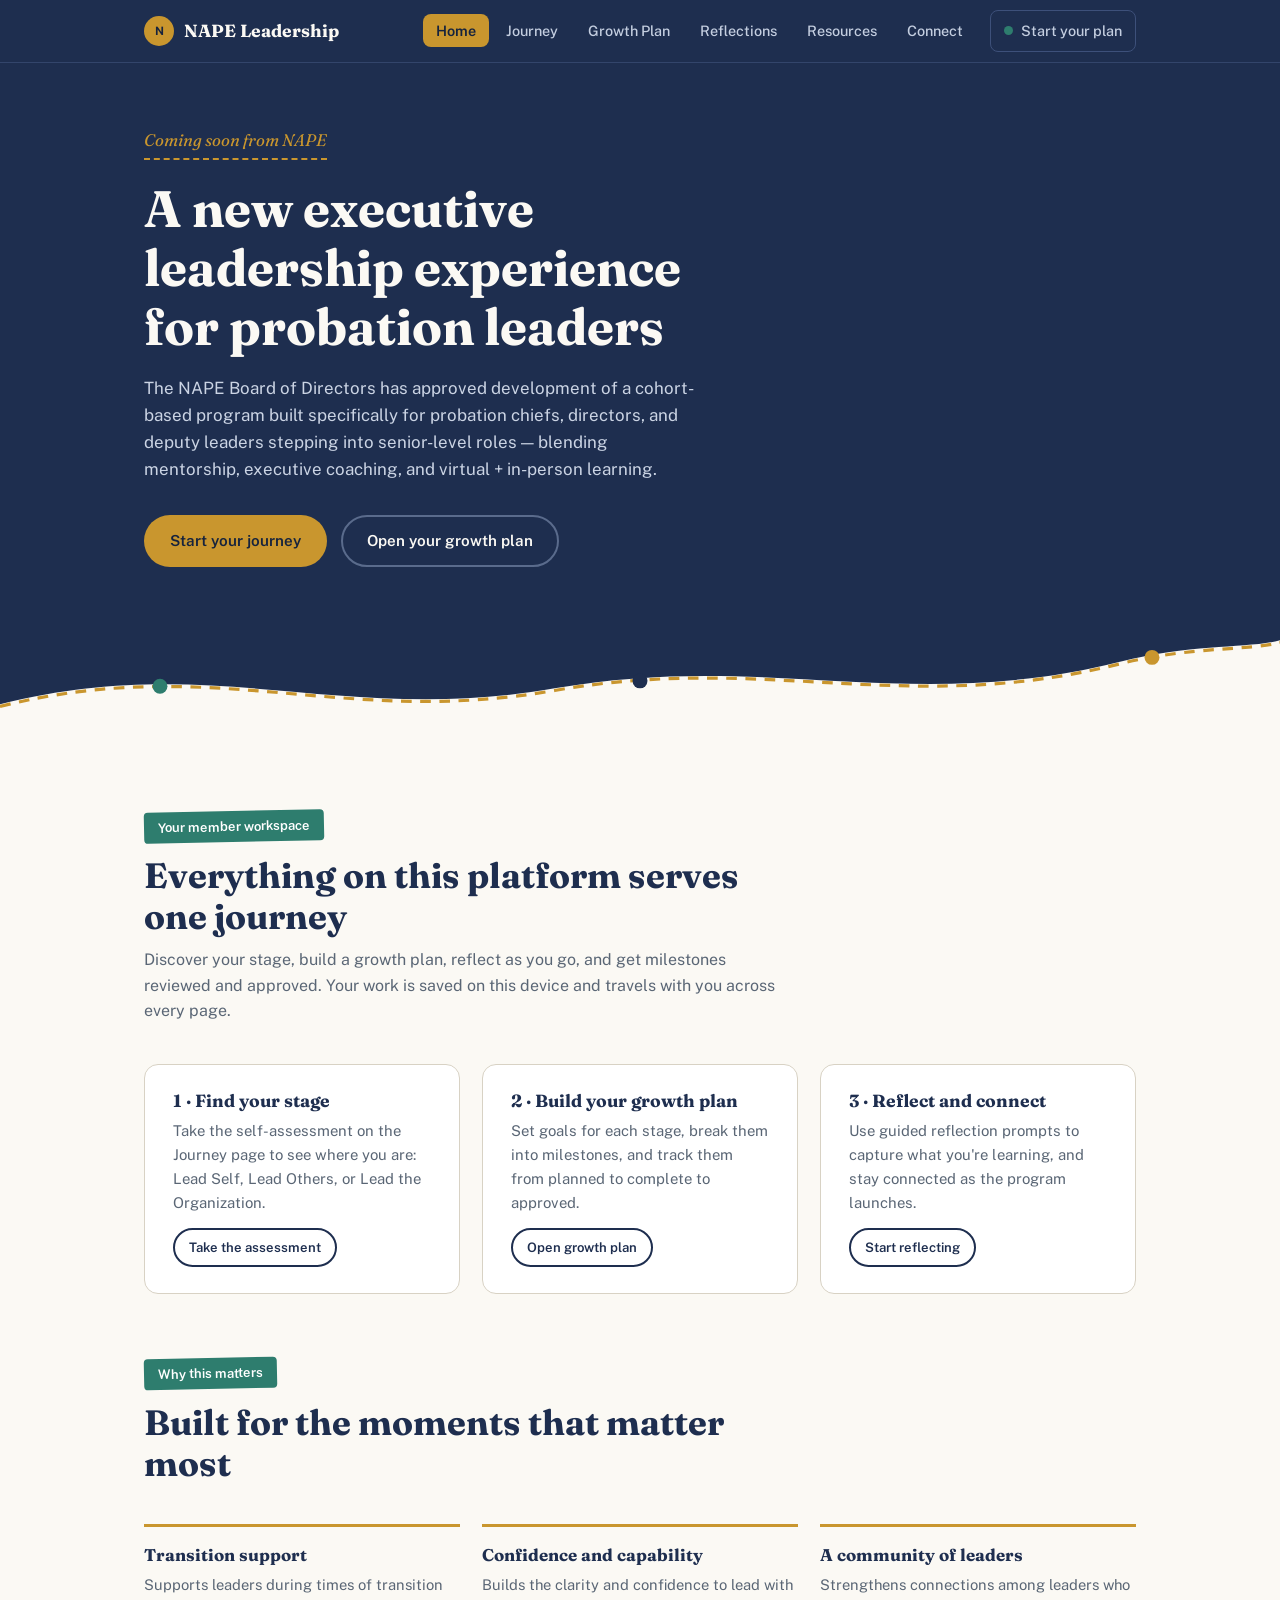
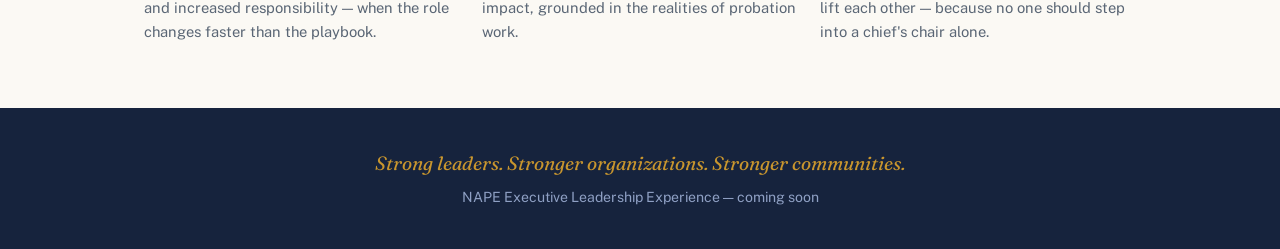
==== index.html @ d8f35b78 "Harden interest form, plan import, and API; add favicon and page meta - connect.html: a 503 from /ap" ====
<!DOCTYPE html>
<html lang="en">
<head>
<meta charset="UTF-8">
<meta name="viewport" content="width=device-width, initial-scale=1.0">
<title>NAPE Executive Leadership Experience</title>
<meta name="description" content="A cohort-based executive leadership experience for probation chiefs, directors, and deputy leaders.">
<meta name="theme-color" content="#1E2E4F">
<meta property="og:site_name" content="NAPE Executive Leadership Experience">
<meta property="og:type" content="website">
<meta property="og:title" content="NAPE Executive Leadership Experience">
<meta property="og:description" content="A cohort-based executive leadership experience for probation chiefs, directors, and deputy leaders.">
<link rel="icon" type="image/svg+xml" href="assets/favicon.svg">
<link rel="preconnect" href="https://fonts.googleapis.com">
<link rel="preconnect" href="https://fonts.gstatic.com" crossorigin>
<link href="https://fonts.googleapis.com/css2?family=Fraunces:opsz,wght@9..144,400;9..144,600;9..144,700&family=Public+Sans:wght@400;500;600;700&display=swap" rel="stylesheet">
<link rel="stylesheet" href="assets/styles.css">
</head>
<body>

<header class="hero">
  <div class="wrap">
    <span class="kicker">Coming soon from NAPE</span>
    <h1>A new executive leadership experience for probation leaders</h1>
    <p class="lede">The NAPE Board of Directors has approved development of a cohort-based program built specifically for probation chiefs, directors, and deputy leaders stepping into senior-level roles — blending mentorship, executive coaching, and virtual + in-person learning.</p>
    <div class="cta-row">
      <a class="btn btn-gold" id="cta-primary" href="journey.html">Start your journey</a>
      <a class="btn btn-ghost" href="growth.html">Open your growth plan</a>
    </div>
    <div id="welcome-strip"></div>
  </div>
  <div class="roadbox" aria-hidden="true">
    <svg viewBox="0 0 1200 150" preserveAspectRatio="none" xmlns="http://www.w3.org/2000/svg">
      <path d="M0,150 L0,110 C200,60 320,130 520,95 C720,60 850,120 1050,70 C1120,53 1170,58 1200,50 L1200,150 Z" fill="#FBF9F4"/>
      <path d="M0,112 C200,62 320,132 520,97 C720,62 850,122 1050,72 C1120,55 1170,60 1200,52" fill="none" stroke="#C9962E" stroke-width="3" stroke-dasharray="10 8"/>
      <circle cx="150" cy="93" r="7" fill="#2E7D6E"/>
      <circle cx="600" cy="88" r="7" fill="#1E2E4F"/>
      <circle cx="1080" cy="66" r="7" fill="#C9962E"/>
    </svg>
  </div>
</header>

<section>
  <div class="wrap">
    <div class="section-head">
      <span class="banner-tag">Your member workspace</span>
      <h2>Everything on this platform serves one journey</h2>
      <p>Discover your stage, build a growth plan, reflect as you go, and get milestones reviewed and approved. Your work is saved on this device and travels with you across every page.</p>
    </div>
    <div class="grid-3">
      <div class="card">
        <h3 style="font-size:1.1rem;margin-bottom:8px">1 · Find your stage</h3>
        <p style="font-size:.93rem;color:var(--ink-soft)">Take the self-assessment on the Journey page to see where you are: Lead Self, Lead Others, or Lead the Organization.</p>
        <p style="margin-top:14px"><a class="btn btn-outline btn-small" href="journey.html">Take the assessment</a></p>
      </div>
      <div class="card">
        <h3 style="font-size:1.1rem;margin-bottom:8px">2 · Build your growth plan</h3>
        <p style="font-size:.93rem;color:var(--ink-soft)">Set goals for each stage, break them into milestones, and track them from planned to complete to approved.</p>
        <p style="margin-top:14px"><a class="btn btn-outline btn-small" href="growth.html">Open growth plan</a></p>
      </div>
      <div class="card">
        <h3 style="font-size:1.1rem;margin-bottom:8px">3 · Reflect and connect</h3>
        <p style="font-size:.93rem;color:var(--ink-soft)">Use guided reflection prompts to capture what you're learning, and stay connected as the program launches.</p>
        <p style="margin-top:14px"><a class="btn btn-outline btn-small" href="reflections.html">Start reflecting</a></p>
      </div>
    </div>
  </div>
</section>

<section style="padding-top:0">
  <div class="wrap">
    <div class="section-head">
      <span class="banner-tag">Why this matters</span>
      <h2>Built for the moments that matter most</h2>
    </div>
    <div class="grid-3">
      <div class="why">
        <h3>Transition support</h3>
        <p>Supports leaders during times of transition and increased responsibility — when the role changes faster than the playbook.</p>
      </div>
      <div class="why">
        <h3>Confidence and capability</h3>
        <p>Builds the clarity and confidence to lead with impact, grounded in the realities of probation work.</p>
      </div>
      <div class="why">
        <h3>A community of leaders</h3>
        <p>Strengthens connections among leaders who lift each other — because no one should step into a chief's chair alone.</p>
      </div>
    </div>
  </div>
</section>

<script src="assets/app.js"></script>
<script>
(function(){
  const stage = NAPE.get(NAPE.KEYS.STAGE, null);
  const profile = NAPE.get(NAPE.KEYS.PROFILE, null);
  if (!stage && !profile) return;

  const p = napeProgress();
  const refl = NAPE.get(NAPE.KEYS.REFLECTIONS, []);
  const goals = NAPE.get(NAPE.KEYS.GOALS, []);
  const firstName = profile && profile.name ? profile.name.split(" ")[0] : null;
  const stageName = stage && NAPE_STAGES[stage] ? NAPE_STAGES[stage].name : null;

  const cta = document.getElementById("cta-primary");
  if (goals.length) { cta.textContent = "Continue your growth plan"; cta.href = "growth.html"; }
  else if (stage) { cta.textContent = "Continue your journey"; }

  const nextHref = goals.length ? "growth.html" : (stage ? "growth.html" : "journey.html");
  const strip = document.getElementById("welcome-strip");
  strip.innerHTML = `
    <div class="welcome-strip">
      <div>
        <p class="w-hi">Welcome back${firstName ? ", " + napeEscape(firstName) : ""}.</p>
        <div class="w-chips">
          ${stageName ? `<span class="w-chip">Stage: ${stageName}</span>` : ""}
          <span class="w-chip">${goals.length} goal${goals.length === 1 ? "" : "s"}</span>
          <span class="w-chip">${p.pct}% approved</span>
          <span class="w-chip">${refl.length} reflection${refl.length === 1 ? "" : "s"}</span>
        </div>
      </div>
      <a class="btn btn-gold btn-small" href="${nextHref}">Pick up where you left off</a>
    </div>`;
})();
</script>
</body>
</html>
---- assets/styles.css ----
:root{
  --navy:#1E2E4F; --navy-deep:#16233D; --teal:#2E7D6E; --teal-soft:#E4F0ED;
  --gold:#C9962E; --gold-soft:#F7EDD8; --paper:#FBF9F4; --ink:#26313F;
  --ink-soft:#5A6675; --line:#D8D2C4; --white:#FFF; --radius:14px;
}
*{margin:0;padding:0;box-sizing:border-box}
html{scroll-behavior:smooth}
@media (prefers-reduced-motion:reduce){html{scroll-behavior:auto}*,*::before,*::after{animation-duration:.01ms!important;transition-duration:.01ms!important}}
body{font-family:'Public Sans',system-ui,sans-serif;background:var(--paper);color:var(--ink);line-height:1.6;font-size:16px}
h1,h2,h3{font-family:'Fraunces',Georgia,serif;line-height:1.15;color:var(--navy)}
.wrap{max-width:1040px;margin:0 auto;padding:0 24px}
section{padding:64px 0}
.section-head{max-width:640px;margin-bottom:40px}
.section-head h2{font-size:clamp(1.6rem,3.5vw,2.2rem);margin-bottom:10px}
.section-head p{color:var(--ink-soft)}
.banner-tag{display:inline-block;background:var(--teal);color:#fff;font-weight:600;font-size:.82rem;padding:5px 14px;border-radius:4px;transform:rotate(-1.2deg);margin-bottom:14px}

/* Buttons */
.btn{display:inline-block;font-weight:600;font-size:.95rem;padding:12px 24px;border-radius:999px;border:2px solid transparent;cursor:pointer;text-decoration:none;transition:transform .15s,background .15s;font-family:'Public Sans',sans-serif}
.btn:active{transform:scale(.97)}
.btn:focus-visible{outline:3px solid var(--gold);outline-offset:3px}
.btn-gold{background:var(--gold);color:var(--navy-deep)}
.btn-gold:hover{background:#D9A63C}
.btn-navy{background:var(--navy);color:var(--paper)}
.btn-navy:hover{background:#2A3D66}
.btn-ghost{background:transparent;color:var(--paper);border-color:#5A6B8C}
.btn-ghost:hover{border-color:var(--paper)}
.btn-outline{background:transparent;color:var(--navy);border-color:var(--navy)}
.btn-outline:hover{background:var(--navy);color:var(--paper)}
.btn-small{padding:7px 14px;font-size:.82rem}

/* ---------- Site nav ---------- */
.site-nav{position:sticky;top:0;z-index:50;background:var(--navy);border-bottom:1px solid #33456B}
.nav-inner{max-width:1040px;margin:0 auto;padding:0 24px;display:flex;align-items:center;justify-content:space-between;height:62px}
.nav-brand{font-family:'Fraunces',serif;font-weight:700;color:var(--paper);text-decoration:none;font-size:1.1rem;display:flex;align-items:center;gap:10px}
.nav-brand .mark{width:30px;height:30px;border-radius:50%;background:var(--gold);color:var(--navy-deep);display:flex;align-items:center;justify-content:center;font-size:.72rem;font-family:'Public Sans',sans-serif;font-weight:700}
.nav-links{display:flex;align-items:center;gap:4px;list-style:none}
.nav-links a{color:#C4CEE0;text-decoration:none;font-size:.9rem;font-weight:500;padding:8px 13px;border-radius:8px;transition:background .15s,color .15s}
.nav-links a:hover{color:var(--paper);background:#243A63}
.nav-links a.active{color:var(--navy-deep);background:var(--gold);font-weight:600}
.nav-links a:focus-visible{outline:3px solid var(--gold);outline-offset:2px}
.nav-progress{display:flex;align-items:center;gap:8px;margin-left:10px;padding:5px 12px;border:1.5px solid #3D507A;border-radius:999px;color:#C4CEE0;font-size:.78rem;font-weight:600;white-space:nowrap}
.nav-progress .dot{width:9px;height:9px;border-radius:50%;background:var(--teal)}
.nav-toggle{display:none;background:none;border:none;cursor:pointer;padding:10px}
.nav-toggle span{display:block;width:24px;height:2.5px;background:var(--paper);margin:5px 0;border-radius:2px;transition:transform .2s,opacity .2s}
.nav-toggle[aria-expanded="true"] span:nth-child(1){transform:translateY(7.5px) rotate(45deg)}
.nav-toggle[aria-expanded="true"] span:nth-child(2){opacity:0}
.nav-toggle[aria-expanded="true"] span:nth-child(3){transform:translateY(-7.5px) rotate(-45deg)}
@media (max-width:860px){
  .nav-toggle{display:block}
  .nav-links{display:none;position:absolute;top:62px;left:0;right:0;background:var(--navy-deep);flex-direction:column;align-items:stretch;padding:12px 20px 20px;gap:6px;border-bottom:1px solid #33456B;box-shadow:0 12px 24px rgba(0,0,0,.25)}
  .nav-links.open{display:flex}
  .nav-links a{padding:13px 14px;font-size:1rem}
  .nav-progress{margin:10px 0 0;justify-content:center}
}

/* ---------- Hero ---------- */
.hero{background:var(--navy);color:var(--paper);padding:64px 0 0;overflow:hidden}
.hero .kicker{display:inline-block;font-family:'Fraunces',serif;font-style:italic;font-size:1.05rem;color:var(--gold);border-bottom:2px dashed var(--gold);padding-bottom:4px;margin-bottom:20px}
.hero h1{color:var(--paper);font-size:clamp(2rem,5vw,3.2rem);font-weight:700;max-width:16ch;margin-bottom:18px}
.hero p.lede{max-width:56ch;font-size:1.06rem;color:#CBD4E4;margin-bottom:32px}
.hero .cta-row{display:flex;gap:14px;flex-wrap:wrap;margin-bottom:20px}
.roadbox{line-height:0}
.roadbox svg{width:100%;height:auto;display:block}

/* ---------- Cards / grids ---------- */
.card{background:var(--white);border:1px solid var(--line);border-radius:var(--radius);padding:26px 28px}
.grid-2{display:grid;grid-template-columns:1fr 1fr;gap:22px}
.grid-3{display:grid;grid-template-columns:1fr 1fr 1fr;gap:22px}
@media (max-width:760px){.grid-2,.grid-3{grid-template-columns:1fr}}

/* ---------- Framework stages ---------- */
.stages{display:grid;grid-template-columns:repeat(3,1fr);position:relative;margin-bottom:32px}
.stage-connector{position:absolute;top:49px;left:16.6%;right:16.6%;height:3px;background-image:linear-gradient(to right,var(--line) 55%,transparent 45%);background-size:14px 3px;z-index:0}
.stage-btn{background:none;border:none;cursor:pointer;padding:18px 12px 20px;text-align:center;position:relative;font-family:inherit;z-index:1}
.stage-btn:focus-visible{outline:3px solid var(--gold);outline-offset:2px;border-radius:10px}
.stage-dot{width:64px;height:64px;border-radius:50%;margin:0 auto 12px;display:flex;align-items:center;justify-content:center;border:3px dashed var(--line);background:var(--paper);transition:all .2s;font-size:1.6rem}
.stage-name{font-family:'Fraunces',serif;font-weight:600;font-size:1.1rem;color:var(--ink-soft);transition:color .2s;display:block}
.stage-sub{font-size:.84rem;color:var(--ink-soft);margin-top:4px;max-width:22ch;margin-left:auto;margin-right:auto;display:block}
.stage-btn[aria-selected="true"] .stage-dot{border-style:solid;transform:scale(1.08)}
.stage-btn[data-stage="self"][aria-selected="true"] .stage-dot{border-color:var(--teal);background:var(--teal-soft)}
.stage-btn[data-stage="others"][aria-selected="true"] .stage-dot{border-color:var(--navy);background:#E7EBF3}
.stage-btn[data-stage="org"][aria-selected="true"] .stage-dot{border-color:var(--gold);background:var(--gold-soft)}
.stage-btn[aria-selected="true"] .stage-name{color:var(--navy)}
.stage-panel{background:var(--white);border:1px solid var(--line);border-radius:var(--radius);padding:32px}
.stage-panel h3{font-size:1.45rem;margin-bottom:6px}
.panel-tag{font-family:'Fraunces',serif;font-style:italic;color:var(--teal);margin-bottom:20px;display:block}
.mst-grid{display:grid;grid-template-columns:repeat(3,1fr);gap:20px;margin-bottom:24px}
.mst{border-left:3px solid var(--teal);padding-left:16px}
.mst h4{font-family:'Public Sans',sans-serif;font-size:.86rem;font-weight:700;color:var(--navy);margin-bottom:8px}
.mst ul{list-style:none}
.mst li{font-size:.92rem;color:var(--ink-soft);padding:3px 0}
.reflect{background:var(--gold-soft);border-radius:10px;padding:16px 20px;font-family:'Fraunces',serif;font-style:italic;font-size:1rem;color:var(--navy)}
.reflect strong{font-style:normal;font-family:'Public Sans',sans-serif;font-size:.78rem;font-weight:700;display:block;margin-bottom:4px;color:var(--gold)}
@media (max-width:760px){
  .mst-grid{grid-template-columns:1fr}
  .stages{grid-template-columns:1fr;gap:4px}
  .stage-connector{display:none}
  .stage-btn{display:flex;align-items:center;gap:16px;text-align:left;padding:12px 8px}
  .stage-dot{margin:0;flex-shrink:0;width:54px;height:54px}
  .stage-sub{margin-left:0}
}

/* ---------- Quiz ---------- */
.dark-sec{background:var(--navy);color:var(--paper)}
.dark-sec .section-head h2,.dark-sec h3{color:var(--paper)}
.dark-sec .section-head p{color:#CBD4E4}
.quiz-card{background:var(--navy-deep);border:1px solid #33456B;border-radius:var(--radius);padding:32px;max-width:680px}
.q-progress{display:flex;gap:6px;margin-bottom:24px}
.q-progress span{height:5px;flex:1;border-radius:3px;background:#33456B;transition:background .2s}
.q-progress span.done{background:var(--gold)}
.q-text{font-family:'Fraunces',serif;font-size:1.25rem;margin-bottom:20px;color:var(--paper)}
.q-opts{display:grid;gap:12px}
.q-opt{text-align:left;background:transparent;border:1.5px solid #3D507A;border-radius:10px;color:#DCE3F0;padding:14px 18px;font-size:.96rem;cursor:pointer;font-family:inherit;transition:border-color .15s,background .15s}
.q-opt:hover{border-color:var(--gold);background:#1B2C4E}
.q-opt:focus-visible{outline:3px solid var(--gold);outline-offset:2px}
.result-stage{font-family:'Fraunces',serif;font-size:1.9rem;color:var(--gold);margin:6px 0 12px}
.result-body{color:#CBD4E4;margin-bottom:18px;max-width:52ch}
.result-list{list-style:none;margin-bottom:24px}
.result-list li{padding:8px 0;border-bottom:1px dashed #33456B;color:#DCE3F0;font-size:.94rem}
.result-list li::before{content:"✓";color:var(--teal);margin-right:10px;font-weight:700}
.restart{background:none;border:none;color:#8FA0C4;text-decoration:underline;cursor:pointer;font-size:.88rem;margin-top:10px;font-family:inherit}
.restart:hover{color:var(--paper)}

/* ---------- Growth tracker ---------- */
.progress-band{display:grid;grid-template-columns:repeat(4,1fr);gap:18px;margin-bottom:44px}
@media (max-width:860px){.progress-band{grid-template-columns:repeat(2,1fr)}}
.ring-card{background:var(--white);border:1px solid var(--line);border-radius:var(--radius);padding:20px;text-align:center}
.ring{width:96px;height:96px;margin:0 auto 10px;position:relative}
.ring svg{transform:rotate(-90deg)}
.ring .pct{position:absolute;inset:0;display:flex;align-items:center;justify-content:center;font-weight:700;font-size:1.05rem;color:var(--navy)}
.ring-card .lbl{font-size:.85rem;font-weight:600;color:var(--ink-soft)}
.goal{background:var(--white);border:1px solid var(--line);border-radius:var(--radius);padding:22px 24px;margin-bottom:18px}
.goal-head{display:flex;align-items:flex-start;justify-content:space-between;gap:14px;flex-wrap:wrap}
.goal-head h3{font-size:1.15rem}
.stage-chip{font-size:.72rem;font-weight:700;padding:3px 10px;border-radius:999px;display:inline-block;margin-bottom:6px}
.chip-self{background:var(--teal-soft);color:var(--teal)}
.chip-others{background:#E7EBF3;color:var(--navy)}
.chip-org{background:var(--gold-soft);color:#9A701C}
.ms-list{list-style:none;margin-top:14px}
.ms{display:flex;align-items:center;gap:12px;padding:10px 0;border-top:1px dashed var(--line);flex-wrap:wrap}
.ms .ms-text{flex:1;min-width:180px;font-size:.94rem}
.ms.done .ms-text{color:var(--ink-soft)}
.ms-status{font-size:.72rem;font-weight:700;padding:3px 10px;border-radius:999px}
.st-planned{background:#EFEDE6;color:var(--ink-soft)}
.st-complete{background:var(--gold-soft);color:#9A701C}
.st-approved{background:var(--teal-soft);color:var(--teal)}
.ms-actions{display:flex;gap:8px}
.link-btn{background:none;border:none;color:var(--teal);font-weight:600;font-size:.82rem;cursor:pointer;font-family:inherit;padding:4px 6px;border-radius:6px}
.link-btn:hover{background:var(--teal-soft)}
.link-btn.danger{color:#A34B3D}
.link-btn.danger:hover{background:#F6E4E0}
.add-row{display:flex;gap:10px;margin-top:14px;flex-wrap:wrap}
.add-row input,.add-row select,.form-field input,.form-field select,.form-field textarea{padding:11px 14px;border:1.5px solid var(--line);border-radius:8px;font-size:.94rem;font-family:inherit;background:var(--paper);color:var(--ink)}
.add-row input{flex:1;min-width:200px}
.add-row input:focus,.add-row select:focus,.form-field input:focus,.form-field select:focus,.form-field textarea:focus{outline:2px solid var(--teal);border-color:var(--teal)}
.empty-note{background:var(--white);border:1.5px dashed var(--line);border-radius:var(--radius);padding:34px;text-align:center;color:var(--ink-soft)}
.toolbar{display:flex;gap:12px;flex-wrap:wrap;margin-bottom:28px}
.approve-note{font-size:.8rem;color:var(--ink-soft);margin-top:4px;width:100%}

/* ---------- Reflections ---------- */
.prompt-card{background:var(--gold-soft);border-radius:var(--radius);padding:26px 28px;margin-bottom:26px}
.prompt-card .p-label{font-size:.78rem;font-weight:700;color:var(--gold);margin-bottom:6px}
.prompt-card .p-text{font-family:'Fraunces',serif;font-style:italic;font-size:1.15rem;color:var(--navy)}
.form-field{margin-bottom:16px}
.form-field label{display:block;font-weight:600;font-size:.88rem;margin-bottom:6px;color:var(--navy)}
.form-field textarea{width:100%;min-height:130px;resize:vertical}
.form-field input,.form-field select{width:100%}
.entry{background:var(--white);border:1px solid var(--line);border-radius:var(--radius);padding:20px 24px;margin-bottom:14px}
.entry .e-meta{font-size:.78rem;color:var(--ink-soft);font-weight:600;margin-bottom:8px;display:flex;justify-content:space-between;gap:10px;flex-wrap:wrap}
.entry p{font-size:.95rem;white-space:pre-wrap}

/* ---------- Features / resources ---------- */
.feat{background:var(--white);border:1px solid var(--line);border-radius:var(--radius);padding:26px 28px;transition:border-color .2s,box-shadow .2s}
.feat.highlight{border-color:var(--teal);box-shadow:0 0 0 3px var(--teal-soft)}
.feat .icon{font-size:1.7rem;margin-bottom:10px;display:block}
.feat h3{font-size:1.12rem;margin-bottom:6px}
.feat p{font-size:.93rem;color:var(--ink-soft)}
.feat .match-chip{display:none;margin-top:12px;font-size:.78rem;font-weight:700;color:var(--teal)}
.feat.highlight .match-chip{display:inline-block}
.res-item{border-top:1px dashed var(--line);padding:14px 0}
.res-item h4{font-family:'Public Sans',sans-serif;font-size:.98rem;color:var(--navy);margin-bottom:3px}
.res-item p{font-size:.88rem;color:var(--ink-soft)}

.why{border-top:3px solid var(--gold);padding-top:18px}
.why h3{font-size:1.06rem;margin-bottom:8px}
.why p{font-size:.92rem;color:var(--ink-soft)}

/* ---------- Connect ---------- */
.connect-card{background:var(--white);border-radius:var(--radius);border:1px solid var(--line);padding:36px;max-width:600px}
.connect-note{font-size:.8rem;color:var(--ink-soft);margin-top:14px}
.confirm{display:none;background:var(--teal-soft);border:1.5px solid var(--teal);border-radius:10px;padding:18px 22px;color:var(--navy);font-weight:500}
.confirm.show{display:block}

footer{background:var(--navy-deep);color:#8FA0C4;padding:40px 0;text-align:center;font-size:.88rem}
footer .tagline{font-family:'Fraunces',serif;font-style:italic;font-size:1.2rem;color:var(--gold);margin-bottom:8px}
@media (max-width:760px){.quiz-card,.stage-panel,.connect-card{padding:22px}section{padding:48px 0}}

/* ---------- v2 additions ---------- */
.toast{position:fixed;bottom:24px;left:50%;transform:translateX(-50%) translateY(80px);background:var(--navy-deep);color:var(--paper);padding:12px 22px;border-radius:999px;font-size:.9rem;font-weight:600;opacity:0;transition:opacity .25s,transform .25s;z-index:100;box-shadow:0 10px 30px rgba(0,0,0,.3);max-width:90vw;text-align:center;pointer-events:none}
.toast.show{opacity:1;transform:translateX(-50%) translateY(0)}
.welcome-strip{background:var(--navy-deep);border:1px solid #33456B;border-radius:var(--radius);padding:18px 22px;margin-top:6px;margin-bottom:26px;display:flex;flex-wrap:wrap;gap:14px;align-items:center;justify-content:space-between}
.welcome-strip .w-hi{font-family:'Fraunces',serif;font-size:1.05rem;color:var(--paper);margin-bottom:8px}
.w-chips{display:flex;gap:8px;flex-wrap:wrap}
.w-chip{font-size:.75rem;font-weight:700;color:#C4CEE0;border:1px solid #3D507A;border-radius:999px;padding:4px 12px}
.q-count{font-size:.8rem;color:#8FA0C4;font-weight:600;margin-bottom:8px}
.tally{margin:6px 0 20px;display:grid;gap:8px}
.tally-row{display:grid;grid-template-columns:170px 1fr 24px;gap:10px;align-items:center;font-size:.85rem;color:#C4CEE0}
.tally-row .bar{height:8px;background:#33456B;border-radius:5px;overflow:hidden}
.tally-row .bar i{display:block;height:100%;background:var(--gold);border-radius:5px}
.tally-row em{font-style:normal;font-weight:700;color:var(--paper)}
@media (max-width:560px){.tally-row{grid-template-columns:105px 1fr 20px}}
.chips{display:flex;gap:8px;flex-wrap:wrap;margin-bottom:20px}
.chip{border:1.5px solid var(--line);background:var(--white);color:var(--ink-soft);font-weight:600;font-size:.82rem;padding:6px 14px;border-radius:999px;cursor:pointer;font-family:inherit;transition:background .15s,color .15s}
.chip.active{background:var(--navy);border-color:var(--navy);color:var(--paper)}
.chip:focus-visible{outline:3px solid var(--gold);outline-offset:2px}
.approve-inline{display:flex;gap:6px;align-items:center;flex-wrap:wrap}
.approve-inline input{padding:6px 10px;border:1.5px solid var(--line);border-radius:7px;font-size:.82rem;width:130px;font-family:inherit;background:var(--paper)}
.stats-line{font-size:.85rem;color:var(--ink-soft);font-weight:600;margin-bottom:14px}
.filter-row{display:flex;gap:10px;align-items:center;margin-bottom:10px;flex-wrap:wrap}
.filter-row select{padding:8px 12px;border:1.5px solid var(--line);border-radius:8px;font-family:inherit;font-size:.88rem;background:var(--paper);color:var(--ink)}
.wc{font-size:.75rem;color:var(--ink-soft);text-align:right;margin-top:4px}
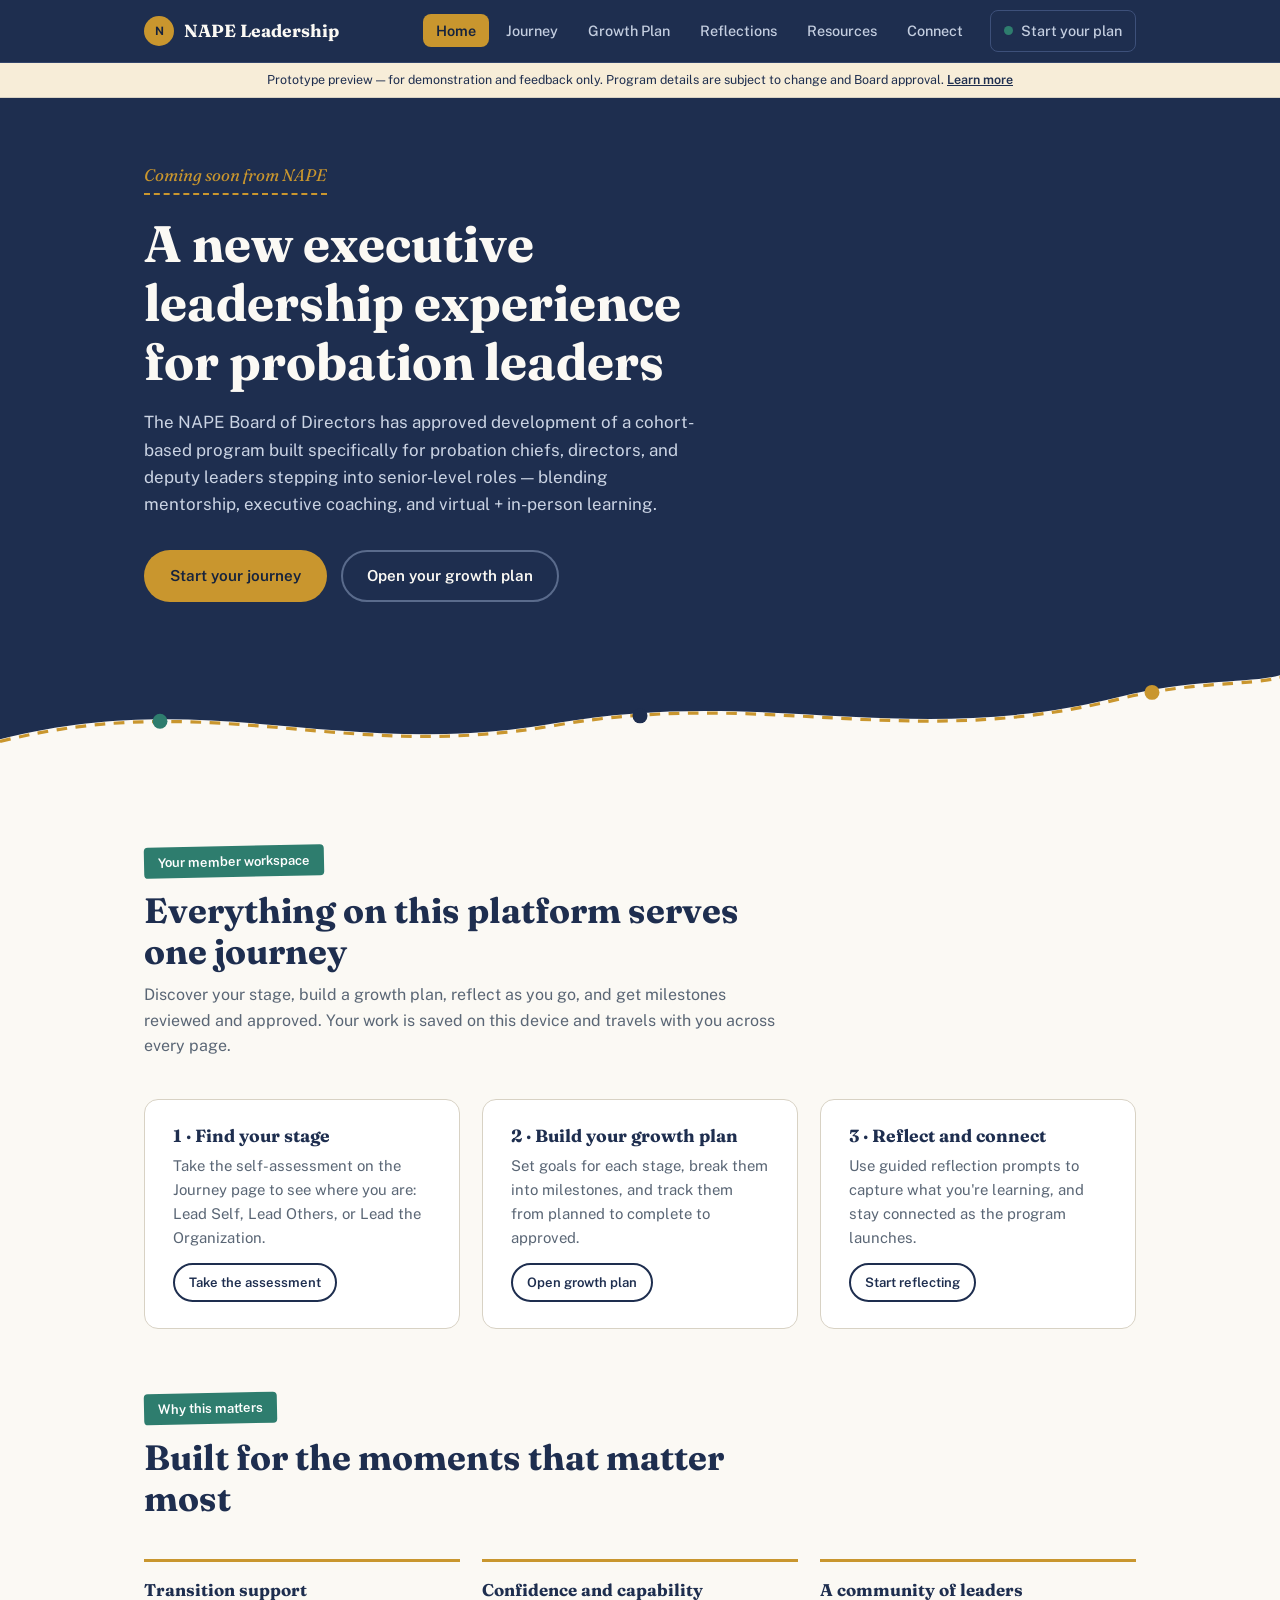
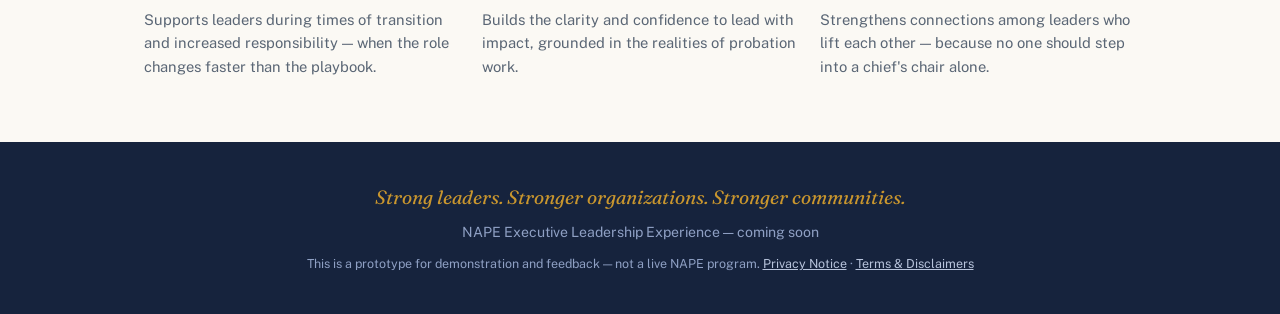
==== commit 2ce5b481: "Add prototype disclosures: banner, privacy notice, terms, consent language - Every page (404 include" ====
--- a/index.html
+++ b/index.html
@@ -18,14 +18,34 @@
 </head>
 <body>
 
+<nav class="site-nav" aria-label="Main">
+  <div class="nav-inner">
+    <a class="nav-brand" href="/"><span class="mark">N</span>NAPE Leadership</a>
+    <button class="nav-toggle" aria-expanded="false" aria-controls="nav-links" aria-label="Open menu">
+      <span></span><span></span><span></span>
+    </button>
+    <ul class="nav-links" id="nav-links">
+      <li><a href="/" class="active" aria-current="page">Home</a></li>
+      <li><a href="/journey">Journey</a></li>
+      <li><a href="/growth">Growth Plan</a></li>
+      <li><a href="/reflections">Reflections</a></li>
+      <li><a href="/resources">Resources</a></li>
+      <li><a href="/connect">Connect</a></li>
+      <li><a class="nav-progress" href="/growth"><span class="dot"></span><span data-progress>Start your plan</span></a></li>
+    </ul>
+  </div>
+</nav>
+
+<div class="proto-banner" role="note">Prototype preview — for demonstration and feedback only. Program details are subject to change and Board approval. <a href="/terms">Learn more</a></div>
+
 <header class="hero">
   <div class="wrap">
     <span class="kicker">Coming soon from NAPE</span>
     <h1>A new executive leadership experience for probation leaders</h1>
     <p class="lede">The NAPE Board of Directors has approved development of a cohort-based program built specifically for probation chiefs, directors, and deputy leaders stepping into senior-level roles — blending mentorship, executive coaching, and virtual + in-person learning.</p>
     <div class="cta-row">
-      <a class="btn btn-gold" id="cta-primary" href="journey.html">Start your journey</a>
-      <a class="btn btn-ghost" href="growth.html">Open your growth plan</a>
+      <a class="btn btn-gold" id="cta-primary" href="/journey">Start your journey</a>
+      <a class="btn btn-ghost" href="/growth">Open your growth plan</a>
     </div>
     <div id="welcome-strip"></div>
   </div>
@@ -51,17 +71,17 @@
       <div class="card">
         <h3 style="font-size:1.1rem;margin-bottom:8px">1 · Find your stage</h3>
         <p style="font-size:.93rem;color:var(--ink-soft)">Take the self-assessment on the Journey page to see where you are: Lead Self, Lead Others, or Lead the Organization.</p>
-        <p style="margin-top:14px"><a class="btn btn-outline btn-small" href="journey.html">Take the assessment</a></p>
+        <p style="margin-top:14px"><a class="btn btn-outline btn-small" href="/journey">Take the assessment</a></p>
       </div>
       <div class="card">
         <h3 style="font-size:1.1rem;margin-bottom:8px">2 · Build your growth plan</h3>
         <p style="font-size:.93rem;color:var(--ink-soft)">Set goals for each stage, break them into milestones, and track them from planned to complete to approved.</p>
-        <p style="margin-top:14px"><a class="btn btn-outline btn-small" href="growth.html">Open growth plan</a></p>
+        <p style="margin-top:14px"><a class="btn btn-outline btn-small" href="/growth">Open growth plan</a></p>
       </div>
       <div class="card">
         <h3 style="font-size:1.1rem;margin-bottom:8px">3 · Reflect and connect</h3>
         <p style="font-size:.93rem;color:var(--ink-soft)">Use guided reflection prompts to capture what you're learning, and stay connected as the program launches.</p>
-        <p style="margin-top:14px"><a class="btn btn-outline btn-small" href="reflections.html">Start reflecting</a></p>
+        <p style="margin-top:14px"><a class="btn btn-outline btn-small" href="/reflections">Start reflecting</a></p>
       </div>
     </div>
   </div>
@@ -90,6 +110,14 @@
   </div>
 </section>
 
+<footer>
+  <div class="wrap">
+    <p class="tagline">Strong leaders. Stronger organizations. Stronger communities.</p>
+    <p>NAPE Executive Leadership Experience — coming soon</p>
+    <p class="foot-legal">This is a prototype for demonstration and feedback — not a live NAPE program. <a href="/privacy">Privacy Notice</a> · <a href="/terms">Terms &amp; Disclaimers</a></p>
+  </div>
+</footer>
+
 <script src="assets/app.js"></script>
 <script>
 (function(){
@@ -104,10 +132,10 @@
   const stageName = stage && NAPE_STAGES[stage] ? NAPE_STAGES[stage].name : null;
 
   const cta = document.getElementById("cta-primary");
-  if (goals.length) { cta.textContent = "Continue your growth plan"; cta.href = "growth.html"; }
+  if (goals.length) { cta.textContent = "Continue your growth plan"; cta.href = "/growth"; }
   else if (stage) { cta.textContent = "Continue your journey"; }
 
-  const nextHref = goals.length ? "growth.html" : (stage ? "growth.html" : "journey.html");
+  const nextHref = goals.length ? "/growth" : (stage ? "/growth" : "/journey");
   const strip = document.getElementById("welcome-strip");
   strip.innerHTML = `
     <div class="welcome-strip">
--- a/assets/styles.css
+++ b/assets/styles.css
@@ -220,3 +220,14 @@
 .filter-row{display:flex;gap:10px;align-items:center;margin-bottom:10px;flex-wrap:wrap}
 .filter-row select{padding:8px 12px;border:1.5px solid var(--line);border-radius:8px;font-family:inherit;font-size:.88rem;background:var(--paper);color:var(--ink)}
 .wc{font-size:.75rem;color:var(--ink-soft);text-align:right;margin-top:4px}
+
+/* ---------- Prototype disclosure ---------- */
+.proto-banner{background:var(--gold-soft);color:var(--navy);font-size:.78rem;text-align:center;padding:7px 16px;border-bottom:1px solid var(--line)}
+.proto-banner a{color:inherit;font-weight:600}
+footer .foot-legal{margin-top:10px;font-size:.78rem}
+footer .foot-legal a{color:#B8C4DC}
+.legal{max-width:720px}
+.legal h3{font-size:1.15rem;margin:28px 0 8px}
+.legal p,.legal li{font-size:.93rem;color:var(--ink);line-height:1.65;margin-bottom:10px}
+.legal ul{padding-left:22px;margin-bottom:10px}
+.legal .updated{font-size:.8rem;color:var(--ink-soft)}
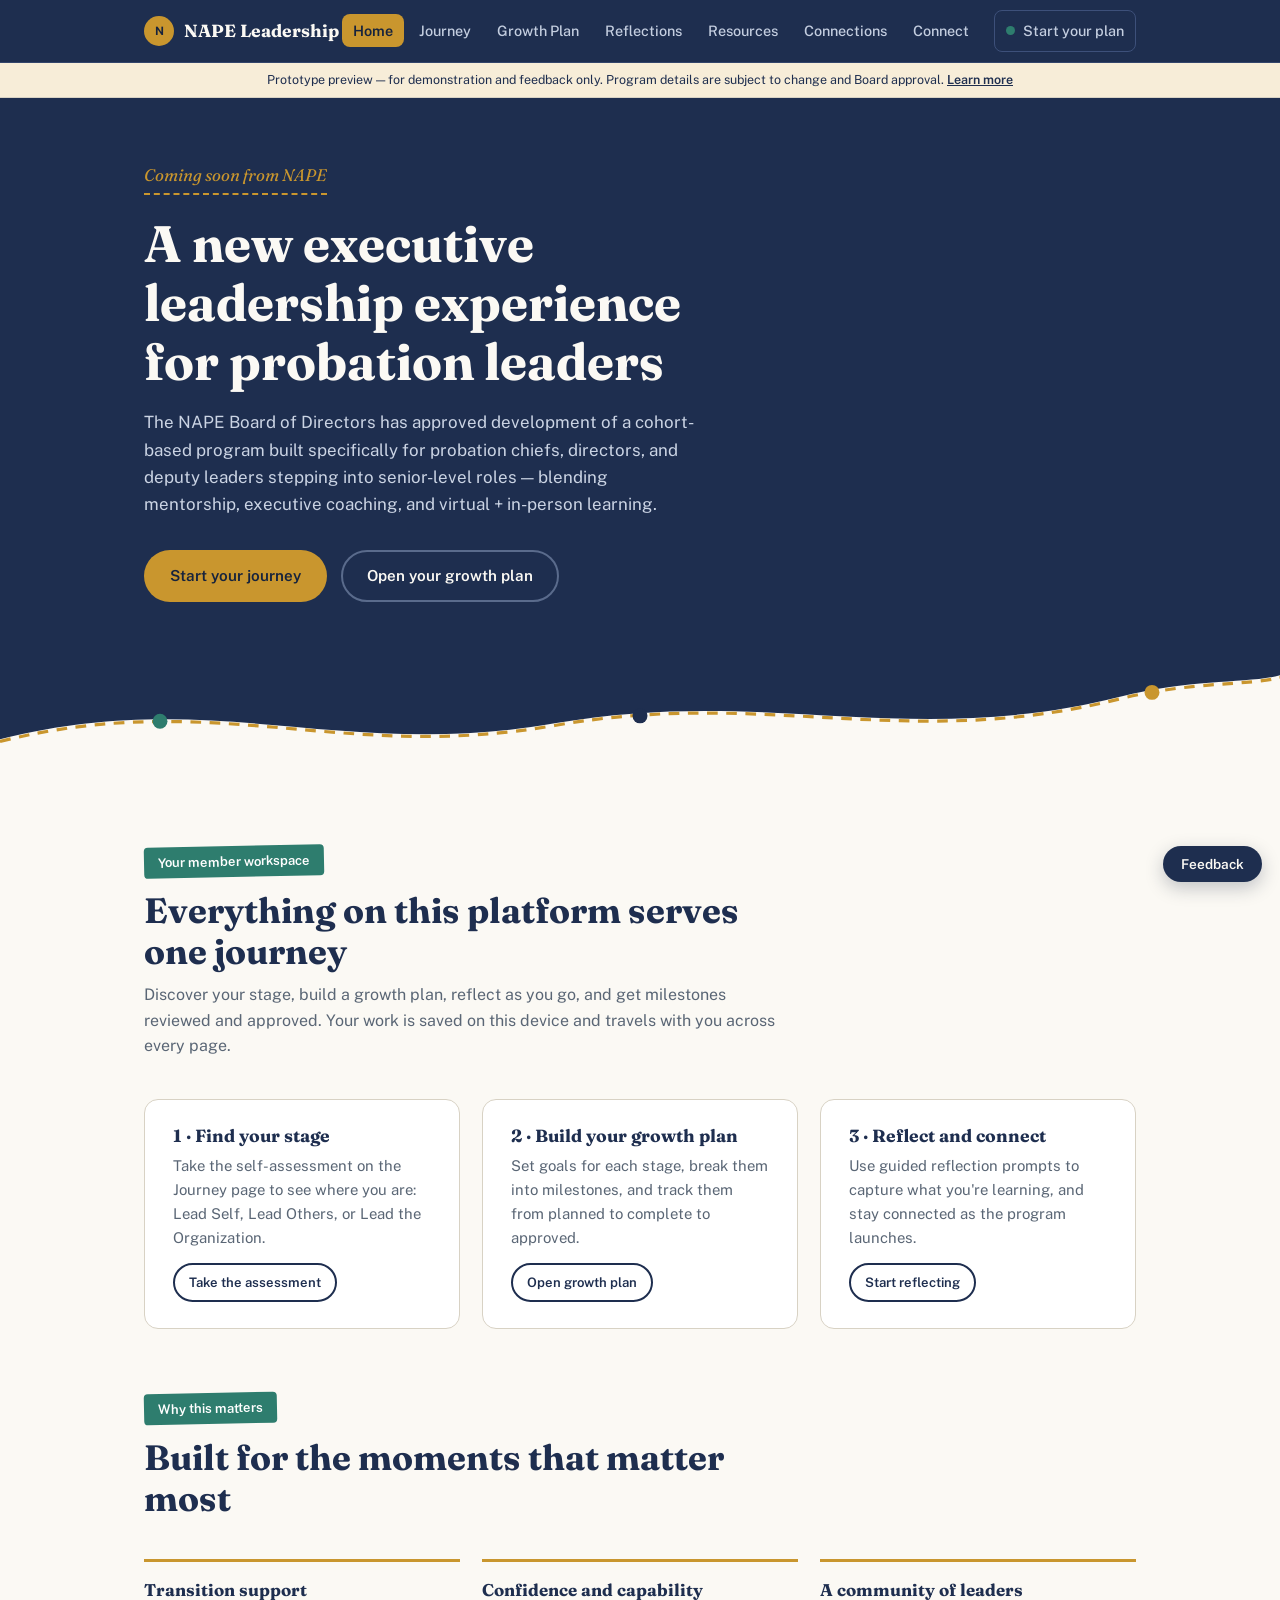
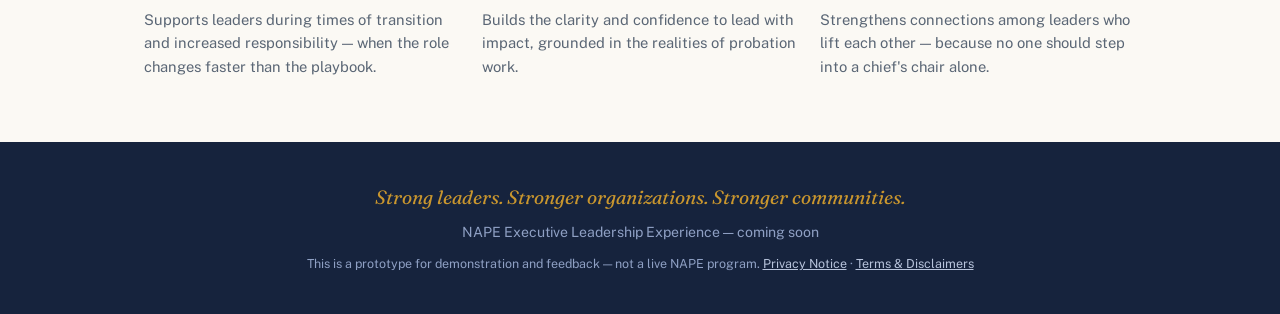
==== commit 251f8b69: "Add Connections page: agency-to-agency outreach campaign builder New interactive page at /connection" ====
--- a/index.html
+++ b/index.html
@@ -30,6 +30,7 @@
       <li><a href="/growth">Growth Plan</a></li>
       <li><a href="/reflections">Reflections</a></li>
       <li><a href="/resources">Resources</a></li>
+      <li><a href="/connections">Connections</a></li>
       <li><a href="/connect">Connect</a></li>
       <li><a class="nav-progress" href="/growth"><span class="dot"></span><span data-progress>Start your plan</span></a></li>
     </ul>
--- a/assets/styles.css
+++ b/assets/styles.css
@@ -35,7 +35,7 @@
 .nav-brand{font-family:'Fraunces',serif;font-weight:700;color:var(--paper);text-decoration:none;font-size:1.1rem;display:flex;align-items:center;gap:10px}
 .nav-brand .mark{width:30px;height:30px;border-radius:50%;background:var(--gold);color:var(--navy-deep);display:flex;align-items:center;justify-content:center;font-size:.72rem;font-family:'Public Sans',sans-serif;font-weight:700}
 .nav-links{display:flex;align-items:center;gap:4px;list-style:none}
-.nav-links a{color:#C4CEE0;text-decoration:none;font-size:.9rem;font-weight:500;padding:8px 13px;border-radius:8px;transition:background .15s,color .15s}
+.nav-links a{color:#C4CEE0;text-decoration:none;font-size:.9rem;font-weight:500;padding:8px 11px;white-space:nowrap;border-radius:8px;transition:background .15s,color .15s}
 .nav-links a:hover{color:var(--paper);background:#243A63}
 .nav-links a.active{color:var(--navy-deep);background:var(--gold);font-weight:600}
 .nav-links a:focus-visible{outline:3px solid var(--gold);outline-offset:2px}
@@ -221,6 +221,66 @@
 .filter-row select{padding:8px 12px;border:1.5px solid var(--line);border-radius:8px;font-family:inherit;font-size:.88rem;background:var(--paper);color:var(--ink)}
 .wc{font-size:.75rem;color:var(--ink-soft);text-align:right;margin-top:4px}
 
+/* ---------- Connections ---------- */
+.cx-form.loading select{opacity:.6}
+.cx-col-label{font-size:.78rem;font-weight:700;letter-spacing:.04em;text-transform:uppercase;color:var(--teal);margin:0 0 12px}
+.cx-form .grid-2+.cx-col-label{margin-top:10px}
+.goal-cards{display:grid;grid-template-columns:repeat(3,1fr);gap:12px}
+.goal-card{border:1.5px solid var(--line);border-radius:10px;padding:16px;background:var(--paper);cursor:pointer;transition:border-color .15s,box-shadow .15s}
+.goal-card:hover{border-color:var(--navy)}
+.goal-card:focus-visible{outline:3px solid var(--gold);outline-offset:2px}
+.goal-card.active{border-color:var(--teal);box-shadow:0 0 0 3px var(--teal-soft);background:var(--white)}
+.goal-card h4{font-family:'Fraunces',serif;font-size:1.05rem;color:var(--navy);margin-bottom:4px}
+.goal-card p{font-size:.86rem;color:var(--ink-soft)}
+.goal-card .goal-meta{display:block;margin-top:10px;font-size:.75rem;font-weight:700;color:var(--teal)}
+.cx-build-row{display:flex;gap:14px;align-items:center;flex-wrap:wrap;margin-top:22px}
+.cx-error{color:#A34B3D;font-weight:600;font-size:.88rem}
+.dir-note{font-size:.78rem;color:var(--ink-soft);margin-top:6px}
+.cx-head{background:var(--navy-deep);color:var(--paper);border-radius:var(--radius);padding:22px 26px;display:flex;justify-content:space-between;gap:16px;flex-wrap:wrap;align-items:center;margin-bottom:22px}
+.cx-pair{font-family:'Fraunces',serif;font-size:1.3rem;line-height:1.3}
+.cx-pair .arrow,.cx-item-title .arrow{color:var(--gold);margin:0 10px}
+.cx-head-actions{display:flex;gap:10px;flex-wrap:wrap}
+.cx-brief-head{display:flex;justify-content:space-between;gap:14px;align-items:flex-start;flex-wrap:wrap;margin-bottom:10px}
+.cx-brief h3{font-size:1.2rem;margin-top:6px}
+.cx-brief h3 .acr{font-family:'Public Sans',sans-serif;font-weight:600;color:var(--ink-soft);font-size:.9rem}
+.cx-brief p{font-size:.93rem;color:var(--ink-soft);margin-top:8px}
+.cx-brief .stage-chip{margin-right:6px}
+.cx-h3{font-size:1.2rem;margin-bottom:12px}
+.support-grid{display:grid;gap:18px}
+.support-col h4{font-family:'Public Sans',sans-serif;font-size:.86rem;font-weight:700;color:var(--navy);margin-bottom:6px}
+.support-col ul{list-style:none}
+.support-col li{font-size:.9rem;color:var(--ink);padding:5px 0 5px 22px;position:relative;border-top:1px dashed var(--line)}
+.support-col li::before{content:"✓";position:absolute;left:2px;color:var(--teal);font-weight:700}
+.step{background:var(--white);border:1px solid var(--line);border-radius:var(--radius);padding:20px 22px;margin-bottom:14px;display:grid;grid-template-columns:120px 1fr;gap:18px}
+.step.done{border-color:var(--teal);background:#F6FAF9}
+.step-when .day{font-family:'Fraunces',serif;font-weight:700;font-size:1.15rem;color:var(--navy)}
+.step-when .date{font-size:.8rem;color:var(--ink-soft);margin:2px 0 8px}
+.ch-chip{display:inline-block;font-size:.72rem;font-weight:700;padding:3px 10px;border-radius:999px;background:#E7EBF3;color:var(--navy)}
+.ch-prep{background:var(--teal-soft);color:var(--teal)}
+.ch-call,.ch-meeting{background:var(--gold-soft);color:#9A701C}
+.ch-checkin{background:#EFEDE6;color:var(--ink-soft)}
+.step-body h4{font-family:'Public Sans',sans-serif;font-size:1.02rem;color:var(--navy);margin-bottom:4px;display:flex;gap:10px;align-items:center;flex-wrap:wrap}
+.step-why{font-size:.86rem;color:var(--ink-soft);margin-bottom:10px}
+.step textarea{width:100%;min-height:170px;resize:vertical;padding:12px 14px;border:1.5px solid var(--line);border-radius:8px;font-size:.9rem;font-family:inherit;line-height:1.5;background:var(--paper);color:var(--ink)}
+.step textarea:focus{outline:2px solid var(--teal);border-color:var(--teal)}
+.step-actions{display:flex;gap:8px;flex-wrap:wrap;align-items:center;margin-top:10px}
+.step-note{flex:1;min-width:200px;padding:7px 12px;border:1.5px solid var(--line);border-radius:8px;font-size:.84rem;font-family:inherit;background:var(--paper);color:var(--ink)}
+.step-note:focus{outline:2px solid var(--teal);border-color:var(--teal)}
+.cx-item{background:var(--white);border:1px solid var(--line);border-radius:var(--radius);padding:16px 20px;margin-bottom:10px;display:flex;justify-content:space-between;gap:14px;align-items:center;flex-wrap:wrap}
+.cx-item.open{border-color:var(--teal)}
+.cx-item-title{font-weight:600;color:var(--navy)}
+.cx-item-meta{font-size:.8rem;color:var(--ink-soft);margin-top:2px}
+.cx-item-actions{display:flex;gap:8px;align-items:center}
+.sr-only{position:absolute;width:1px;height:1px;padding:0;margin:-1px;overflow:hidden;clip:rect(0,0,0,0);white-space:nowrap;border:0}
+@media (max-width:760px){.step{grid-template-columns:1fr}.goal-cards{grid-template-columns:1fr}.step-when{display:flex;gap:10px;align-items:center}.step-when .date{margin:0}}
+@media print{
+  .cx-form,.cx-saved,.step-actions,.cx-head-actions,.dir-note{display:none !important}
+  .cx-head{background:none;color:var(--navy);border:1px solid var(--line);padding:14px}
+  .cx-head .w-chip{color:var(--ink-soft);border-color:var(--line)}
+  .step{break-inside:avoid;grid-template-columns:100px 1fr}
+  .step textarea{border:none;padding:0;background:none;min-height:0;height:auto;overflow:visible;resize:none}
+}
+
 /* ---------- Prototype disclosure ---------- */
 .proto-banner{background:var(--gold-soft);color:var(--navy);font-size:.78rem;text-align:center;padding:7px 16px;border-bottom:1px solid var(--line)}
 .proto-banner a{color:inherit;font-weight:600}
@@ -231,3 +291,72 @@
 .legal p,.legal li{font-size:.93rem;color:var(--ink);line-height:1.65;margin-bottom:10px}
 .legal ul{padding-left:22px;margin-bottom:10px}
 .legal .updated{font-size:.8rem;color:var(--ink-soft)}
+
+/* ---------- Growth report & certificate ---------- */
+.report-doc{background:var(--white);border:1px solid var(--line);border-radius:var(--radius);padding:44px 48px;max-width:840px;margin:0 auto}
+.report-head{display:flex;align-items:center;gap:14px;border-bottom:3px solid var(--gold);padding-bottom:18px;margin-bottom:22px}
+.report-head .mark{width:44px;height:44px;border-radius:50%;background:var(--navy);color:var(--gold);display:flex;align-items:center;justify-content:center;font-weight:700;font-size:1.1rem;flex-shrink:0}
+.report-head h1{font-size:1.5rem;margin:0}
+.report-head p{font-size:.85rem;color:var(--ink-soft);margin:2px 0 0}
+.report-name{font-family:'Fraunces',Georgia,serif;font-size:1.15rem;color:var(--navy);border:none;border-bottom:1.5px dashed var(--line);background:transparent;padding:2px 4px;width:100%;max-width:340px}
+.report-sec{margin-top:26px}
+.report-sec h2{font-size:1.05rem;border-bottom:1px solid var(--line);padding-bottom:6px;margin-bottom:12px}
+.rbar-row{display:flex;align-items:center;gap:12px;margin-bottom:8px;font-size:.88rem}
+.rbar-row span:first-child{width:190px;flex-shrink:0;font-weight:600;color:var(--navy)}
+.rbar{flex:1;height:10px;background:#EFEDE6;border-radius:6px;overflow:hidden}
+.rbar i{display:block;height:100%;background:var(--teal);border-radius:6px}
+.rbar-row em{font-style:normal;font-size:.8rem;color:var(--ink-soft);width:90px;text-align:right}
+.rgoal{border:1px solid var(--line);border-radius:10px;padding:14px 18px;margin-bottom:12px;page-break-inside:avoid}
+.rgoal h3{font-size:.98rem;margin:0 0 8px}
+.rgoal ul{list-style:none;padding:0;margin:0}
+.rgoal li{font-size:.88rem;padding:4px 0;display:flex;gap:8px;align-items:baseline}
+.rgoal .st{font-weight:700;flex-shrink:0}
+.st-a{color:var(--teal)}.st-c{color:#9A701C}.st-p{color:var(--ink-soft)}
+.rgoal .who{color:var(--ink-soft);font-size:.8rem}
+.sig-row{display:flex;gap:40px;margin-top:46px;page-break-inside:avoid}
+.sig{flex:1;border-top:1.5px solid var(--ink);padding-top:6px;font-size:.82rem;color:var(--ink-soft)}
+.report-footnote{margin-top:30px;font-size:.75rem;color:var(--ink-soft);text-align:center}
+.print-tip{font-size:.82rem;color:var(--ink-soft)}
+
+/* Certificate */
+.cert{background:var(--white);border:4px double var(--navy);border-radius:6px;max-width:900px;margin:0 auto;padding:56px 64px;text-align:center;position:relative}
+.cert::before{content:"";position:absolute;inset:10px;border:1.5px solid var(--gold);border-radius:3px;pointer-events:none}
+.cert .mark{width:58px;height:58px;border-radius:50%;background:var(--navy);color:var(--gold);display:flex;align-items:center;justify-content:center;font-weight:700;font-size:1.4rem;margin:0 auto 14px}
+.cert .c-org{letter-spacing:.18em;text-transform:uppercase;font-size:.78rem;font-weight:700;color:var(--ink-soft)}
+.cert h1{font-size:2rem;margin:10px 0 4px}
+.cert .c-line{font-size:.95rem;color:var(--ink-soft);margin:14px 0 4px}
+.cert .c-name{font-family:'Fraunces',Georgia,serif;font-size:2rem;color:var(--navy);border-bottom:1.5px solid var(--gold);display:inline-block;padding:0 26px 4px;min-width:320px}
+.cert .c-stage{font-family:'Fraunces',Georgia,serif;font-size:1.3rem;color:var(--teal);margin:4px 0}
+.cert .c-detail{font-size:.88rem;color:var(--ink-soft)}
+.cert .sig-row{margin-top:52px;gap:60px}
+.cert .sig{text-align:center}
+.cert .c-foot{margin-top:34px;font-size:.7rem;color:var(--ink-soft)}
+
+@media print{
+  .site-nav,.proto-banner,footer,.no-print,.toast{display:none !important}
+  body{background:#fff}
+  section{padding:0 !important}
+  .wrap{max-width:none;padding:0}
+  .report-doc,.cert{border-color:var(--navy);box-shadow:none;max-width:none}
+  .report-doc{border:none;border-radius:0;padding:0}
+  a{text-decoration:none;color:inherit}
+}
+
+/* ---------- Feedback widget ---------- */
+.fb{position:fixed;right:18px;bottom:18px;z-index:60;display:flex;flex-direction:column;align-items:flex-end;gap:10px}
+.fb-btn{background:var(--navy);color:var(--paper);border:none;border-radius:999px;padding:10px 18px;font-family:inherit;font-weight:600;font-size:.85rem;cursor:pointer;box-shadow:0 6px 18px rgba(22,35,61,.25)}
+.fb-btn:hover{background:#2A3D66}
+.fb-btn:focus-visible{outline:3px solid var(--gold);outline-offset:2px}
+.fb-panel{width:min(330px,calc(100vw - 36px));background:var(--white);border:1px solid var(--line);border-radius:var(--radius);padding:18px;box-shadow:0 14px 40px rgba(22,35,61,.18);position:relative}
+.fb-title{font-family:'Fraunces',Georgia,serif;font-weight:600;color:var(--navy);margin-bottom:8px}
+.fb-label{display:block;font-size:.78rem;font-weight:600;color:var(--ink-soft);margin-bottom:4px}
+.fb-panel textarea,.fb-panel input[type="text"],.fb-panel select{width:100%;padding:9px 11px;border:1.5px solid var(--line);border-radius:8px;font-family:inherit;font-size:.86rem;background:var(--paper);color:var(--ink);margin-bottom:8px}
+.fb-panel textarea{resize:vertical}
+.fb-row{display:flex;gap:8px;align-items:center}
+.fb-row select{flex:1}
+.fb-note{font-size:.75rem;color:var(--ink-soft)}
+
+/* ---------- Goal target dates ---------- */
+.target-chip{display:inline-flex;align-items:center;font-size:.75rem;font-weight:600;border-radius:999px;padding:3px 11px;border:1px solid var(--line);color:var(--ink-soft);background:var(--paper)}
+.target-chip.soon{background:var(--gold-soft);color:#9A701C;border-color:#E8D5A5}
+.target-chip.overdue{background:#F7E1DB;color:#A34B3D;border-color:#E8BCB0}
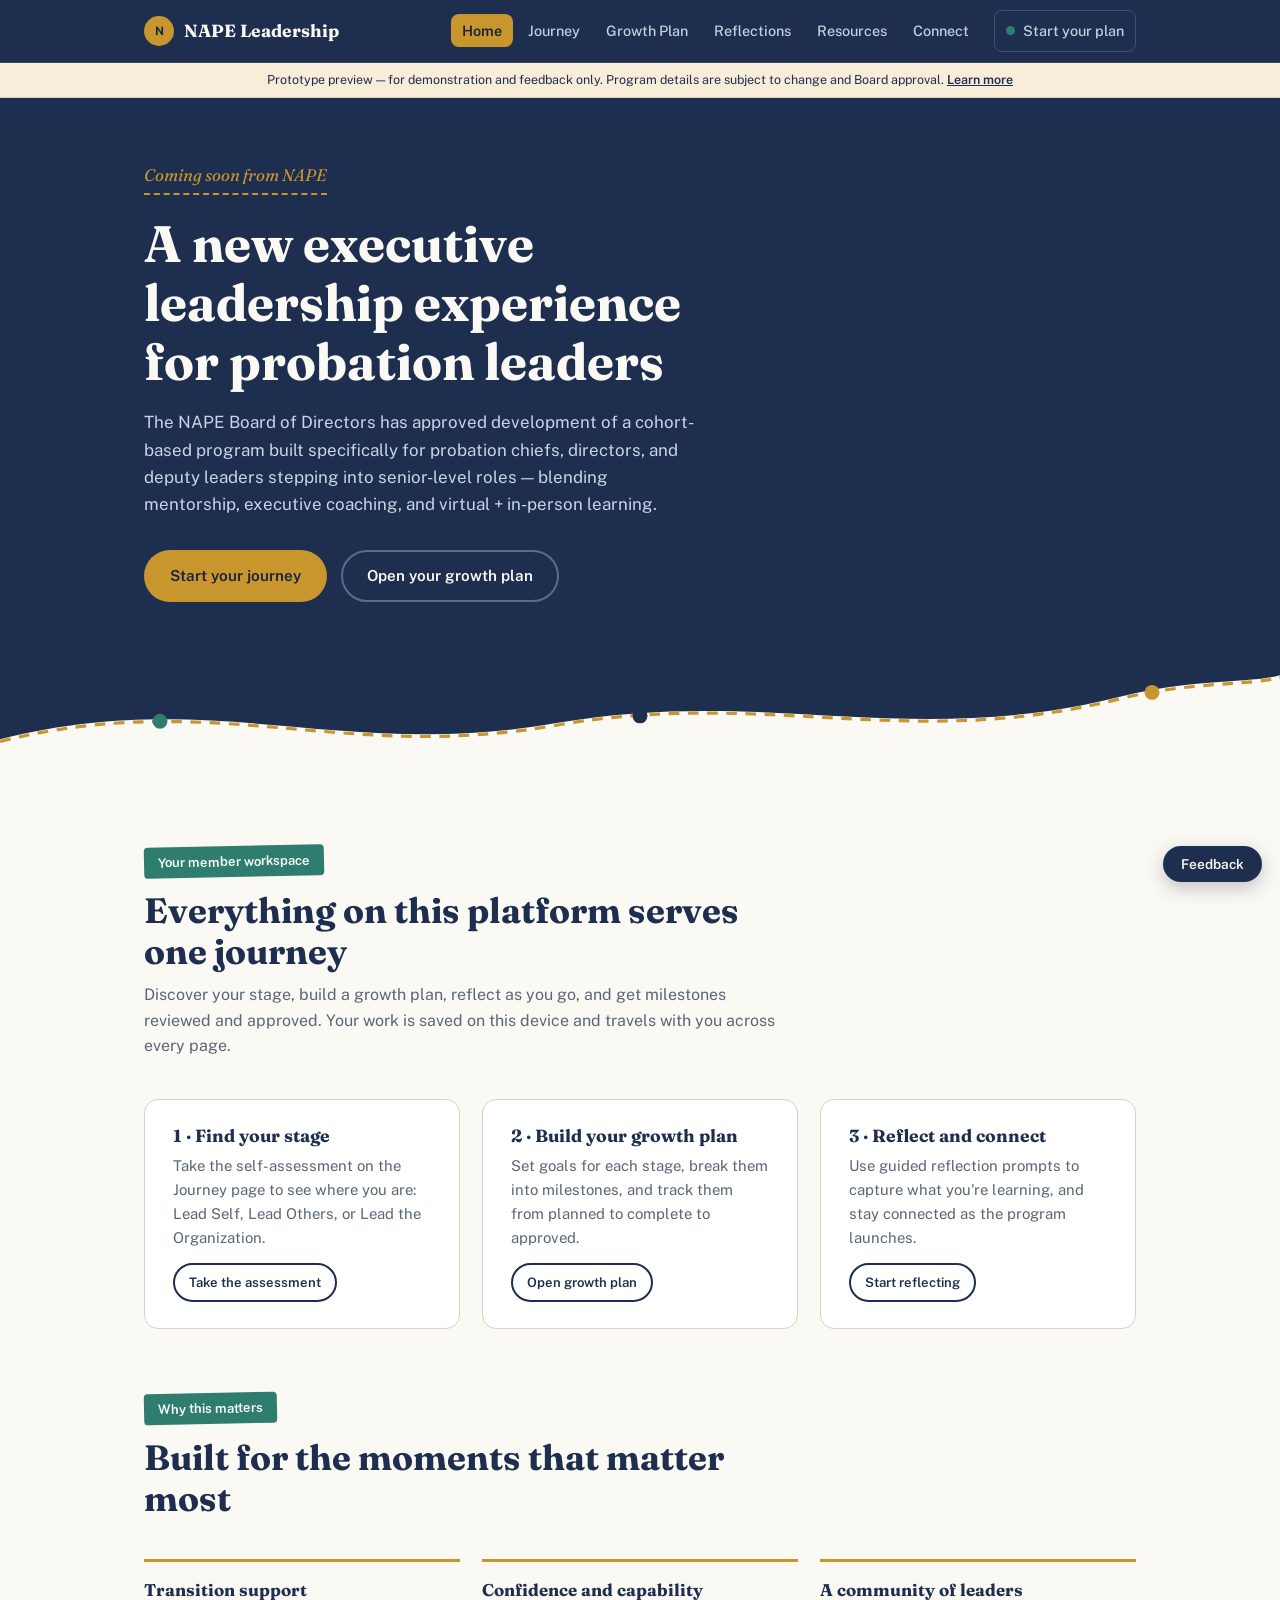
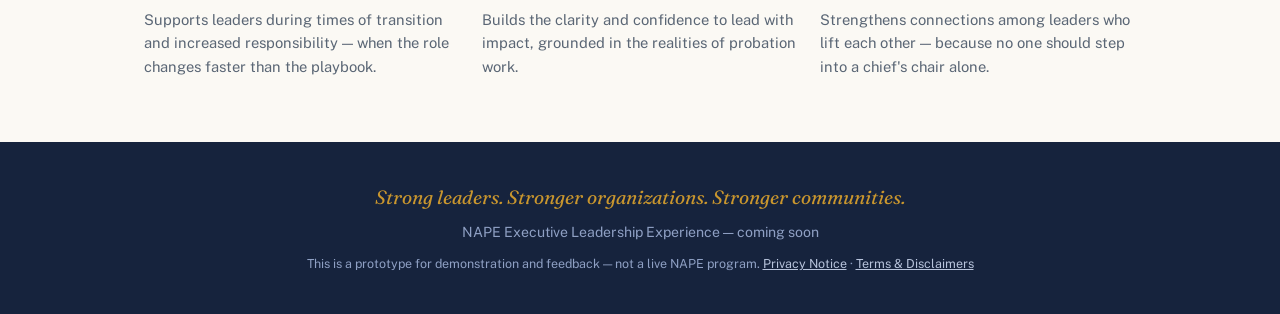
==== commit d0fa61f5: "Fold the Connections tool into the Connect page One page at /connect now carries the partner-connect" ====
--- a/index.html
+++ b/index.html
@@ -30,7 +30,6 @@
       <li><a href="/growth">Growth Plan</a></li>
       <li><a href="/reflections">Reflections</a></li>
       <li><a href="/resources">Resources</a></li>
-      <li><a href="/connections">Connections</a></li>
       <li><a href="/connect">Connect</a></li>
       <li><a class="nav-progress" href="/growth"><span class="dot"></span><span data-progress>Start your plan</span></a></li>
     </ul>
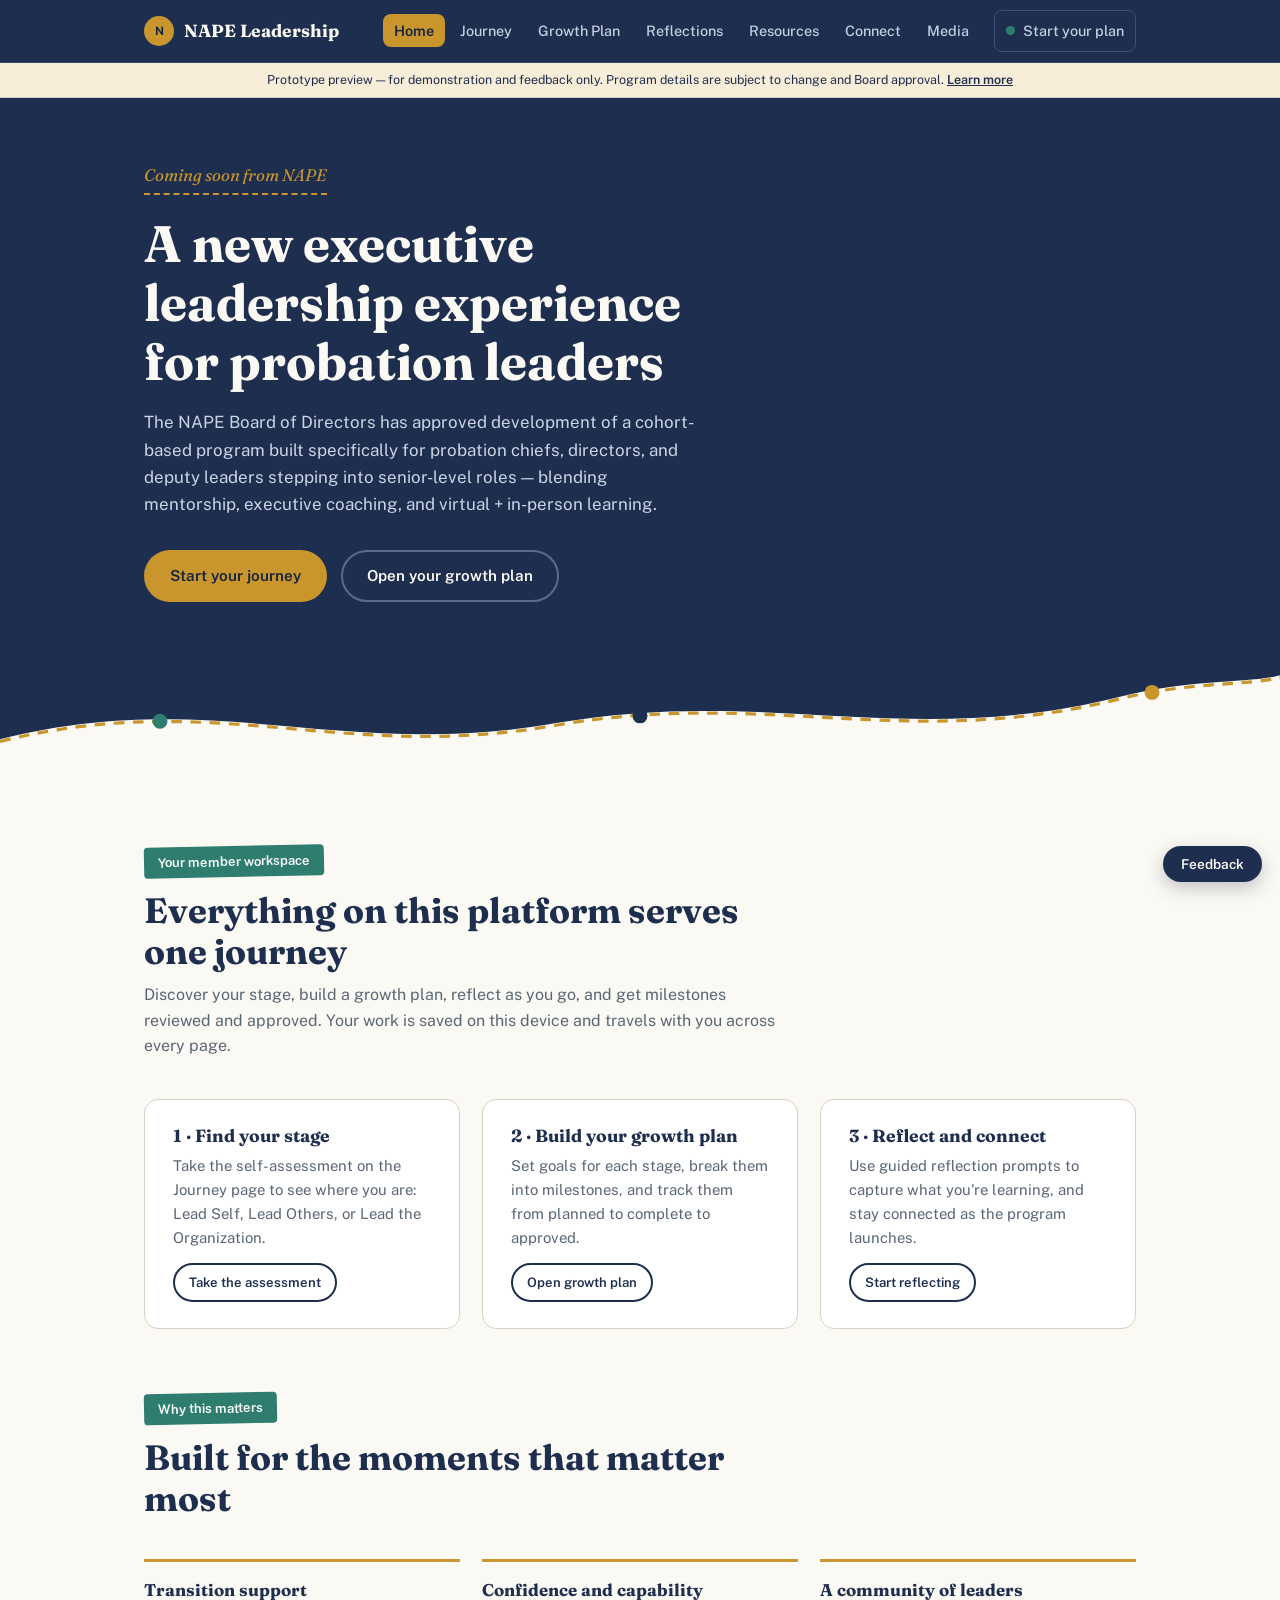
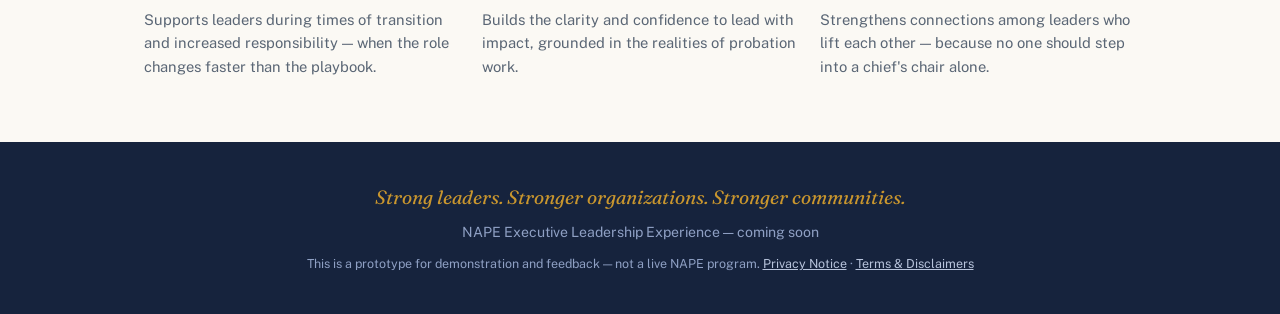
==== commit 5d586438: "Add Media Studio page: NotebookLM prompts, social posts + images, PDF one-pagers New /media page tur" ====
--- a/index.html
+++ b/index.html
@@ -31,6 +31,7 @@
       <li><a href="/reflections">Reflections</a></li>
       <li><a href="/resources">Resources</a></li>
       <li><a href="/connect">Connect</a></li>
+      <li><a href="/media">Media</a></li>
       <li><a class="nav-progress" href="/growth"><span class="dot"></span><span data-progress>Start your plan</span></a></li>
     </ul>
   </div>
--- a/assets/styles.css
+++ b/assets/styles.css
@@ -271,6 +271,33 @@
 .cx-item-title{font-weight:600;color:var(--navy)}
 .cx-item-meta{font-size:.8rem;color:var(--ink-soft);margin-top:2px}
 .cx-item-actions{display:flex;gap:8px;align-items:center}
+.cx-guard{background:var(--gold-soft);border:1px solid #E6D3A6;border-radius:var(--radius);padding:18px 22px;margin-bottom:22px}
+.cx-guard.vendor{border-color:var(--gold)}
+.cx-guard .guard-title{font-size:.78rem;font-weight:700;letter-spacing:.04em;text-transform:uppercase;color:#9A701C;margin-bottom:8px}
+.cx-guard ul{list-style:none}
+.cx-guard li{font-size:.88rem;color:var(--ink);padding:6px 0 6px 22px;position:relative;border-top:1px dashed #E6D3A6}
+.cx-guard li:first-child{border-top:none}
+.cx-guard li::before{content:"•";position:absolute;left:6px;color:#9A701C;font-weight:700}
+.cx-guard li.guard-vendor{background:var(--white);border-radius:8px;padding:10px 12px 10px 28px;margin-bottom:6px;border-top:none}
+.cx-guard li.guard-vendor::before{left:12px}
+.cx-guard .guard-foot{font-size:.76rem;color:var(--ink-soft);margin-top:10px}
+.cx-guard .guard-foot a{color:inherit}
+.cx-share{background:var(--white);border:1.5px dashed var(--line);border-radius:var(--radius);padding:16px 20px;margin-bottom:22px}
+.cx-share.on{border-style:solid;border-color:var(--teal)}
+.share-toggle{display:flex;gap:12px;align-items:flex-start;cursor:pointer}
+.share-toggle input{margin-top:5px;width:16px;height:16px;accent-color:var(--teal)}
+.share-toggle strong{display:block;color:var(--navy);font-size:.95rem}
+.share-toggle .share-sub{display:block;font-size:.82rem;color:var(--ink-soft)}
+.share-consent{font-size:.78rem;color:var(--ink-soft);margin:10px 0 0 28px}
+.share-consent a{color:inherit}
+.share-fields{margin:14px 0 0 28px;padding-top:12px;border-top:1px dashed var(--line)}
+.share-fields label{display:block;font-weight:600;font-size:.84rem;color:var(--navy);margin:8px 0 4px}
+.share-row{display:flex;gap:10px;align-items:center;flex-wrap:wrap}
+.share-row label{margin:0}
+.share-row select{padding:7px 12px;border:1.5px solid var(--line);border-radius:8px;font-family:inherit;font-size:.88rem;background:var(--paper);color:var(--ink)}
+.share-fields textarea{width:100%;padding:10px 12px;border:1.5px solid var(--line);border-radius:8px;font-size:.88rem;font-family:inherit;background:var(--paper);color:var(--ink);resize:vertical}
+.share-fields textarea:focus,.share-row select:focus{outline:2px solid var(--teal);border-color:var(--teal)}
+.share-status{font-size:.82rem;color:var(--ink-soft)}
 .sr-only{position:absolute;width:1px;height:1px;padding:0;margin:-1px;overflow:hidden;clip:rect(0,0,0,0);white-space:nowrap;border:0}
 @media (max-width:760px){.step{grid-template-columns:1fr}.goal-cards{grid-template-columns:1fr}.step-when{display:flex;gap:10px;align-items:center}.step-when .date{margin:0}}
 @media print{
@@ -356,6 +383,42 @@
 .fb-row select{flex:1}
 .fb-note{font-size:.75rem;color:var(--ink-soft)}
 
+/* ---------- Media Studio ---------- */
+.m-opt{font-weight:400;color:var(--ink-soft);font-size:.8rem}
+.m-preview{margin-top:6px;border-top:1px dashed var(--line);padding:18px 0 0;background:none;border-radius:0;border-left:none;border-right:none;border-bottom:none}
+.m-preview h3{font-size:1.15rem}
+.m-preview h3 .acr{font-family:'Public Sans',sans-serif;font-weight:600;color:var(--ink-soft);font-size:.88rem}
+.m-preview p{font-size:.92rem;color:var(--ink-soft);margin-top:6px}
+.m-preview-meta{margin-top:8px}
+.m-preview-meta a{color:var(--teal)}
+.tool-panel{margin-bottom:20px}
+.gen-card{background:var(--white);border:1px solid var(--line);border-radius:var(--radius);padding:20px 22px;margin-bottom:14px}
+.gen-head{display:flex;justify-content:space-between;gap:14px;align-items:flex-start;margin-bottom:10px;flex-wrap:wrap}
+.gen-label{font-family:'Fraunces',Georgia,serif;font-weight:600;font-size:1.02rem;color:var(--navy)}
+.gen-why{font-size:.8rem;color:var(--ink-soft);margin-top:2px;max-width:52ch}
+.gen-text{white-space:pre-wrap;font-family:'Public Sans',system-ui,sans-serif;font-size:.9rem;line-height:1.55;background:var(--paper);border:1px dashed var(--line);border-radius:8px;padding:14px 16px;color:var(--ink);overflow-wrap:anywhere}
+.gen-extra{font-size:.76rem;color:var(--ink-soft);margin-top:8px;text-align:right}
+.sm-over{color:#A34B3D;font-weight:700}
+.sm-canvas{width:100%;max-width:520px;height:auto;border:1px solid var(--line);border-radius:10px;margin-top:12px;background:var(--navy);display:block}
+.pdf-name{font-size:1.5rem;margin-top:4px}
+.pdf-name .acr{font-family:'Public Sans',sans-serif;font-weight:600;color:var(--ink-soft);font-size:1rem}
+.pdf-chips{margin:8px 0 4px;display:flex;gap:8px;align-items:center;flex-wrap:wrap}
+.pdf-url{font-size:.82rem;color:var(--ink-soft)}
+.pdf-p{font-size:.93rem;line-height:1.65}
+.pdf-p em{color:var(--navy)}
+.pdf-tag{font-family:'Fraunces',Georgia,serif;font-style:italic;font-weight:400;color:var(--teal);font-size:.9rem}
+.pdf-cols{display:grid;grid-template-columns:1fr 1fr;gap:26px}
+.pdf-list{list-style:none;padding:0}
+.pdf-list li{font-size:.9rem;padding:5px 0 5px 22px;position:relative;border-top:1px dashed var(--line)}
+.pdf-list li:first-child{border-top:none}
+.pdf-list li::before{content:"✓";position:absolute;left:2px;color:var(--teal);font-weight:700}
+@media (max-width:760px){.pdf-cols{grid-template-columns:1fr}}
+@media print{
+  #pdf-section[hidden]{display:block !important}
+  #pdf-section{padding:0 !important}
+  .pdf-cols{grid-template-columns:1fr 1fr}
+}
+
 /* ---------- Goal target dates ---------- */
 .target-chip{display:inline-flex;align-items:center;font-size:.75rem;font-weight:600;border-radius:999px;padding:3px 11px;border:1px solid var(--line);color:var(--ink-soft);background:var(--paper)}
 .target-chip.soon{background:var(--gold-soft);color:#9A701C;border-color:#E8D5A5}
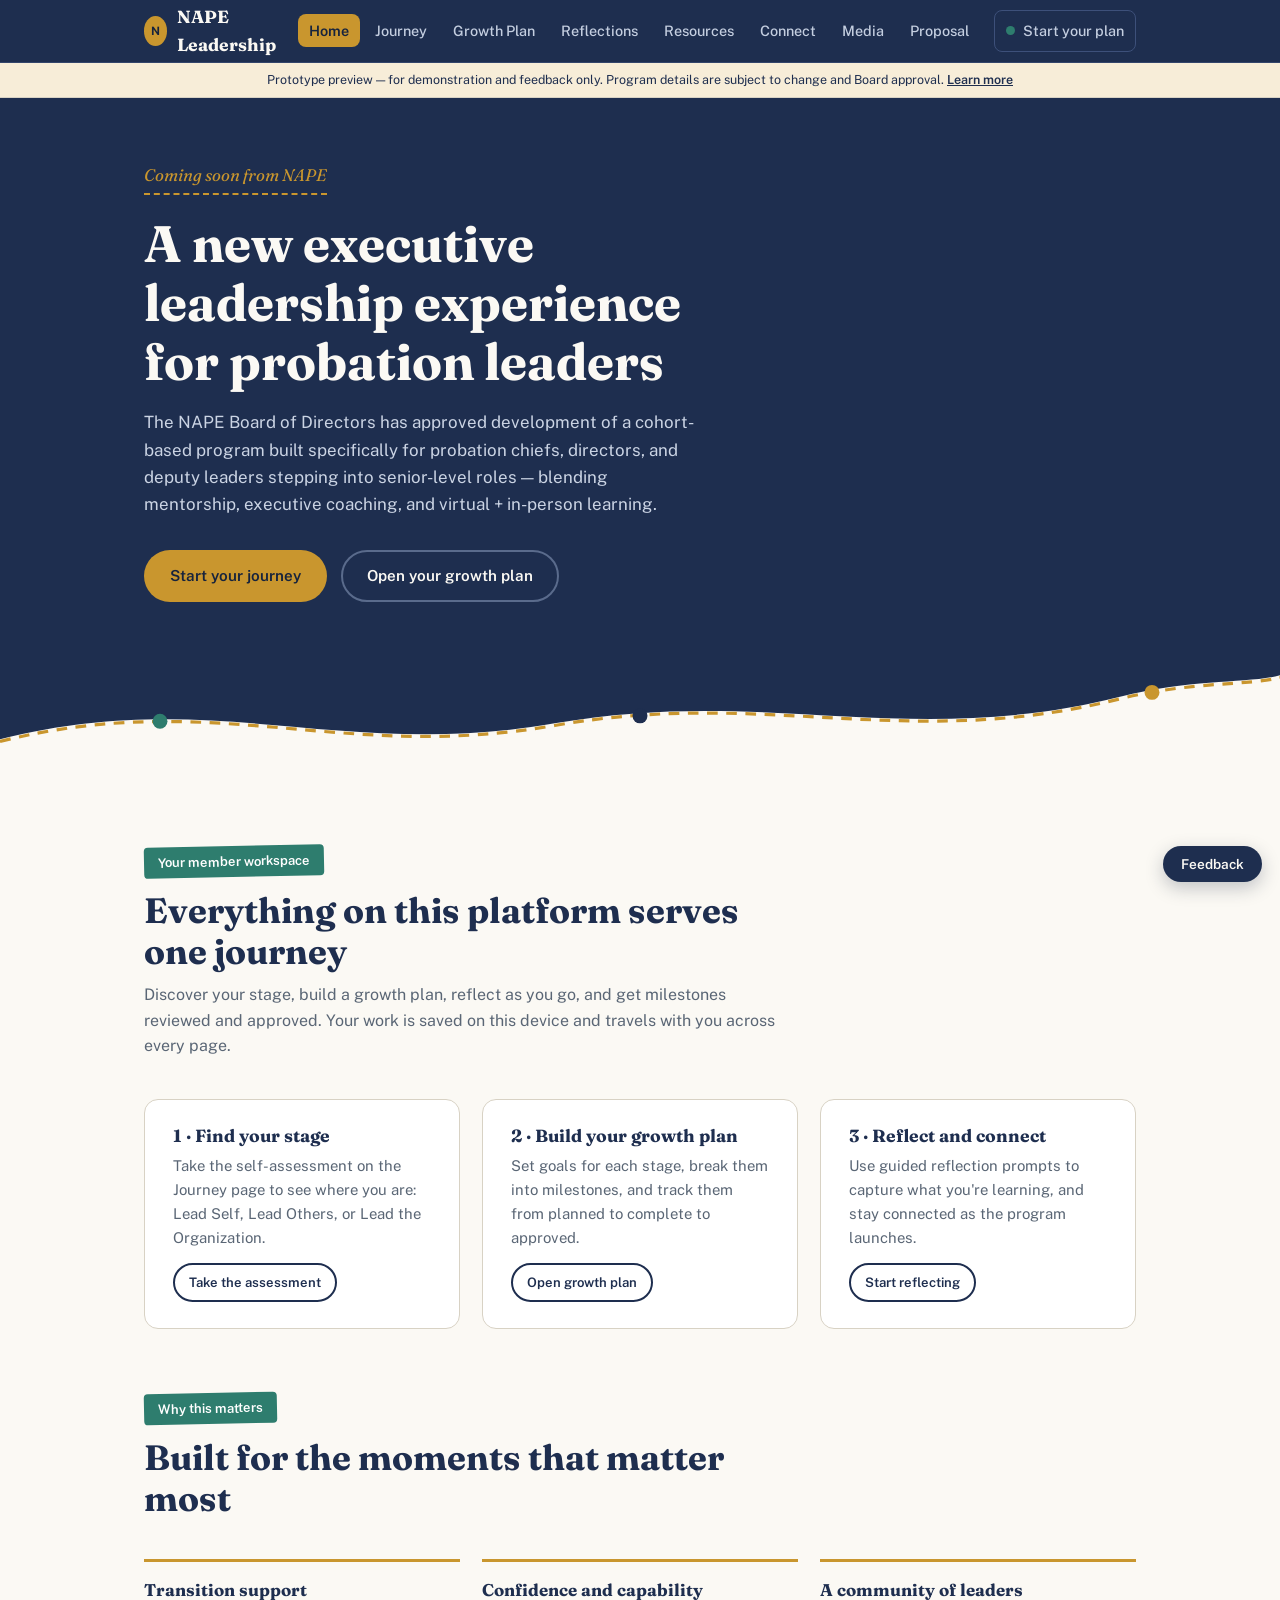
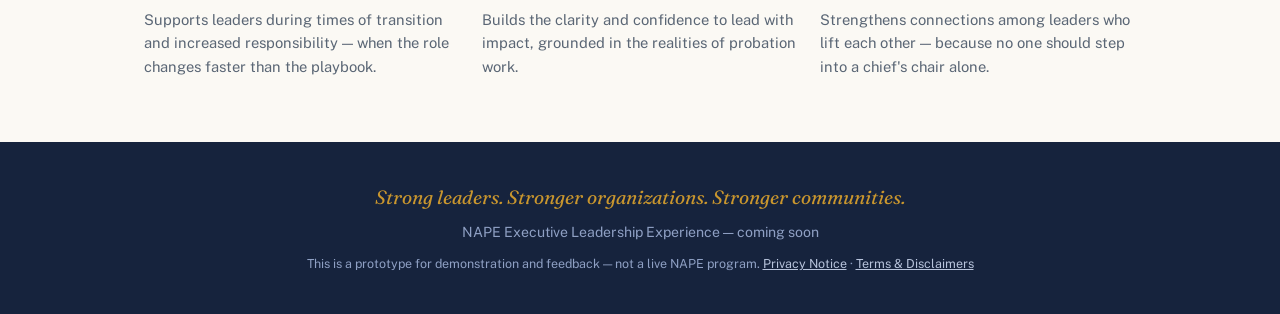
==== commit 940ba731: "Add Proposal page: interactive support-plan calculator New nav item and /proposal page where users p" ====
--- a/index.html
+++ b/index.html
@@ -32,6 +32,7 @@
       <li><a href="/resources">Resources</a></li>
       <li><a href="/connect">Connect</a></li>
       <li><a href="/media">Media</a></li>
+      <li><a href="/proposal">Proposal</a></li>
       <li><a class="nav-progress" href="/growth"><span class="dot"></span><span data-progress>Start your plan</span></a></li>
     </ul>
   </div>
--- a/assets/styles.css
+++ b/assets/styles.css
@@ -385,6 +385,39 @@
 
 /* ---------- Media Studio ---------- */
 .m-opt{font-weight:400;color:var(--ink-soft);font-size:.8rem}
+.m-tool-sub{font-size:.88rem;color:var(--ink-soft);margin-bottom:14px;max-width:56ch}
+.m-tabs{display:grid;grid-template-columns:repeat(3,1fr);gap:12px;margin-bottom:26px}
+.m-tab{text-align:left;background:var(--white);border:1.5px solid var(--line);border-radius:12px;padding:16px 18px;cursor:pointer;font-family:inherit;transition:border-color .15s,box-shadow .15s}
+.m-tab:hover{border-color:var(--navy)}
+.m-tab:focus-visible{outline:3px solid var(--gold);outline-offset:2px}
+.m-tab.active{border-color:var(--teal);box-shadow:0 0 0 3px var(--teal-soft)}
+.m-tab-icon{font-size:1.35rem;display:block;margin-bottom:8px}
+.m-tab-name{display:block;font-family:'Fraunces',Georgia,serif;font-weight:600;color:var(--navy);font-size:1.02rem}
+.m-tab-sub{display:block;font-size:.8rem;color:var(--ink-soft);margin-top:3px;line-height:1.45}
+@media (max-width:760px){.m-tabs{grid-template-columns:1fr}.m-tab{padding:13px 16px}.m-tab-icon{display:inline;margin-right:8px}.m-tab-name{display:inline}.m-tab-sub{margin-top:4px}}
+.nb-actions{display:flex;gap:10px;flex-wrap:wrap;align-items:center;margin-bottom:20px}
+.m-purpose-grid{display:grid;grid-template-columns:1fr 1fr 1.4fr;gap:14px}
+@media (max-width:860px){.m-purpose-grid{grid-template-columns:1fr}}
+.m-kit{background:var(--navy-deep);border:1px solid #33456B;border-radius:var(--radius);padding:18px 22px;margin-top:16px}
+.m-kit-head{display:flex;justify-content:space-between;gap:14px;align-items:baseline;flex-wrap:wrap;margin-bottom:12px}
+.m-kit-head strong{font-family:'Fraunces',Georgia,serif;color:var(--paper);font-size:1.05rem;display:block}
+.m-kit-sub{display:block;font-size:.8rem;color:#8FA0C4;margin-top:2px;max-width:56ch}
+.m-kit-progress{font-size:.78rem;font-weight:700;color:var(--gold);border:1px solid #3D507A;border-radius:999px;padding:4px 12px;white-space:nowrap}
+.m-kit-progress:empty{display:none}
+.m-kit-items{display:grid;grid-template-columns:repeat(3,1fr);gap:10px}
+@media (max-width:860px){.m-kit-items{grid-template-columns:1fr}}
+.m-kit-item{background:var(--navy);border:1px solid #3D507A;border-radius:10px;padding:12px 14px;display:flex;flex-direction:column;gap:8px;justify-content:space-between}
+.m-kit-item.done{border-color:var(--teal);background:#1B3A44}
+.m-kit-item label{display:flex;gap:10px;align-items:flex-start;cursor:pointer;color:var(--paper);font-size:.88rem}
+.m-kit-item input{margin-top:3px;width:16px;height:16px;accent-color:var(--teal);flex-shrink:0}
+.m-kit-item strong{display:block;font-weight:600}
+.m-kit-note{display:block;font-size:.76rem;color:#8FA0C4;margin-top:1px}
+.m-kit-item .link-btn{align-self:flex-start;color:#C4CEE0}
+.m-kit-item .link-btn:hover{background:#243A63;color:var(--paper)}
+.m-share{margin-top:14px;margin-bottom:0}
+.m-share .share-fields input[type="url"]{padding:10px 12px;border:1.5px solid var(--line);border-radius:8px;font-size:.88rem;font-family:inherit;background:var(--paper);color:var(--ink);margin-top:4px}
+.m-share .share-fields input[type="url"]:focus{outline:2px solid var(--teal);border-color:var(--teal)}
+.m-share .share-fields>label{display:block;font-weight:600;font-size:.84rem;color:var(--navy);margin-top:12px}
 .m-preview{margin-top:6px;border-top:1px dashed var(--line);padding:18px 0 0;background:none;border-radius:0;border-left:none;border-right:none;border-bottom:none}
 .m-preview h3{font-size:1.15rem}
 .m-preview h3 .acr{font-family:'Public Sans',sans-serif;font-weight:600;color:var(--ink-soft);font-size:.88rem}
@@ -392,14 +425,20 @@
 .m-preview-meta{margin-top:8px}
 .m-preview-meta a{color:var(--teal)}
 .tool-panel{margin-bottom:20px}
-.gen-card{background:var(--white);border:1px solid var(--line);border-radius:var(--radius);padding:20px 22px;margin-bottom:14px}
+.gen-card{background:var(--white);border:1px solid var(--line);border-radius:var(--radius);padding:20px 22px;margin-bottom:14px;animation:genIn .25s ease both}
+@keyframes genIn{from{opacity:0;transform:translateY(6px)}to{opacity:1;transform:none}}
 .gen-head{display:flex;justify-content:space-between;gap:14px;align-items:flex-start;margin-bottom:10px;flex-wrap:wrap}
+.gen-title-row{display:flex;gap:12px;align-items:flex-start;min-width:0}
+.gen-num{width:26px;height:26px;border-radius:50%;background:var(--navy);color:var(--paper);display:inline-flex;align-items:center;justify-content:center;font-weight:700;font-size:.78rem;flex-shrink:0;margin-top:2px}
 .gen-label{font-family:'Fraunces',Georgia,serif;font-weight:600;font-size:1.02rem;color:var(--navy)}
 .gen-why{font-size:.8rem;color:var(--ink-soft);margin-top:2px;max-width:52ch}
 .gen-text{white-space:pre-wrap;font-family:'Public Sans',system-ui,sans-serif;font-size:.9rem;line-height:1.55;background:var(--paper);border:1px dashed var(--line);border-radius:8px;padding:14px 16px;color:var(--ink);overflow-wrap:anywhere}
+.gen-edit{width:100%;min-height:110px;resize:vertical;padding:14px 16px;border:1.5px dashed var(--line);border-radius:8px;font-family:'Public Sans',system-ui,sans-serif;font-size:.9rem;line-height:1.55;background:var(--paper);color:var(--ink);overflow:hidden}
+.gen-edit:focus{outline:2px solid var(--teal);border-color:var(--teal);border-style:solid}
 .gen-extra{font-size:.76rem;color:var(--ink-soft);margin-top:8px;text-align:right}
+.btn.copied{background:var(--teal);color:#fff;border-color:var(--teal)}
 .sm-over{color:#A34B3D;font-weight:700}
-.sm-canvas{width:100%;max-width:520px;height:auto;border:1px solid var(--line);border-radius:10px;margin-top:12px;background:var(--navy);display:block}
+.sm-canvas{width:100%;max-width:520px;height:auto;border:1px solid var(--line);border-radius:10px;margin-top:12px;box-shadow:0 8px 24px rgba(22,35,61,.12);display:block}
 .pdf-name{font-size:1.5rem;margin-top:4px}
 .pdf-name .acr{font-family:'Public Sans',sans-serif;font-weight:600;color:var(--ink-soft);font-size:1rem}
 .pdf-chips{margin:8px 0 4px;display:flex;gap:8px;align-items:center;flex-wrap:wrap}
@@ -412,14 +451,95 @@
 .pdf-list li{font-size:.9rem;padding:5px 0 5px 22px;position:relative;border-top:1px dashed var(--line)}
 .pdf-list li:first-child{border-top:none}
 .pdf-list li::before{content:"✓";position:absolute;left:2px;color:var(--teal);font-weight:700}
+.pdf-tagline{font-family:'Fraunces',Georgia,serif;font-style:italic;color:var(--gold);text-align:center;margin-top:28px;font-size:1.05rem}
+.pdf-shared{font-family:'Fraunces',Georgia,serif;font-style:italic;font-size:1.08rem;color:var(--teal);margin:10px 0 2px;border-left:3px solid var(--teal);padding-left:14px}
+.pdf-shared strong{font-style:normal}
+.pdf-camp-note{display:block;font-family:'Public Sans',sans-serif;font-style:normal;font-size:.8rem;color:var(--ink-soft);margin-top:8px}
+#pdf-doc .reflect{margin-top:4px}
 @media (max-width:760px){.pdf-cols{grid-template-columns:1fr}}
 @media print{
   #pdf-section[hidden]{display:block !important}
   #pdf-section{padding:0 !important}
   .pdf-cols{grid-template-columns:1fr 1fr}
+  #pdf-doc .reflect,#pdf-doc .stage-chip{-webkit-print-color-adjust:exact;print-color-adjust:exact}
+  #pdf-doc .report-sec,#pdf-doc .reflect{break-inside:avoid}
 }
 
 /* ---------- Goal target dates ---------- */
 .target-chip{display:inline-flex;align-items:center;font-size:.75rem;font-weight:600;border-radius:999px;padding:3px 11px;border:1px solid var(--line);color:var(--ink-soft);background:var(--paper)}
 .target-chip.soon{background:var(--gold-soft);color:#9A701C;border-color:#E8D5A5}
 .target-chip.overdue{background:#F7E1DB;color:#A34B3D;border-color:#E8BCB0}
+
+/* ---------- Proposal calculator ---------- */
+.pr-notice{background:var(--gold-soft);border-left:4px solid var(--gold);border-radius:0 10px 10px 0;padding:12px 16px;font-size:.9rem;margin-bottom:26px;color:var(--navy)}
+.pr-layout{display:grid;grid-template-columns:minmax(0,1fr) 360px;gap:26px;align-items:start}
+.pr-steps{display:grid;gap:20px}
+.pr-step h3{font-size:1.15rem;margin-bottom:4px;display:flex;align-items:center;gap:10px}
+.pr-num{display:inline-flex;align-items:center;justify-content:center;width:28px;height:28px;border-radius:50%;background:var(--teal);color:#fff;font-family:'Public Sans',sans-serif;font-size:.85rem;font-weight:700}
+.pr-opt{font-family:'Public Sans',sans-serif;font-size:.82rem;font-weight:500;color:var(--ink-soft)}
+.pr-help{font-size:.86rem;color:var(--ink-soft);margin:2px 0 14px}
+.opt-grid{display:grid;gap:12px}
+.opt-grid.three{grid-template-columns:repeat(3,minmax(0,1fr))}
+.opt{position:relative;display:block;cursor:pointer}
+.opt input{position:absolute;opacity:0;width:100%;height:100%;margin:0;cursor:pointer}
+.opt-body{display:block;height:100%;border:1.5px solid var(--line);border-radius:12px;padding:14px 16px;background:var(--white);transition:border-color .15s,background .15s}
+.opt:hover .opt-body{border-color:var(--teal)}
+.opt input:checked + .opt-body{border-color:var(--teal);background:var(--teal-soft);box-shadow:inset 0 0 0 1px var(--teal)}
+.opt input:focus-visible + .opt-body{outline:3px solid var(--gold);outline-offset:2px}
+.opt-top{display:flex;justify-content:space-between;gap:10px;align-items:baseline}
+.opt-title{font-weight:700;color:var(--navy);font-size:.96rem}
+.opt-price{font-size:.82rem;font-weight:600;color:var(--teal);white-space:nowrap}
+.opt-desc{display:block;font-size:.84rem;color:var(--ink-soft);margin-top:4px}
+.opt-badge{display:inline-block;margin-top:8px;background:var(--gold);color:var(--navy-deep);font-size:.7rem;font-weight:700;letter-spacing:.05em;text-transform:uppercase;padding:2px 8px;border-radius:999px}
+.pkg-price{display:block;font-family:'Fraunces',serif;font-size:1.5rem;font-weight:700;color:var(--navy);margin:4px 0}
+.pkg-price small{font-family:'Public Sans',sans-serif;font-size:.8rem;font-weight:500;color:var(--ink-soft)}
+.pkg-list{display:block;margin-top:8px}
+.pkg-list span{display:block;font-size:.8rem;color:var(--ink);padding-left:16px;position:relative;margin:3px 0}
+.pkg-list span::before{content:"\2713";position:absolute;left:0;color:var(--teal);font-weight:700}
+.pr-hours{margin-top:18px;padding-top:16px;border-top:1px solid var(--line)}
+.pr-hours label{font-weight:600;font-size:.9rem;color:var(--navy)}
+.pr-hours input[type=range]{width:100%;accent-color:var(--teal);margin:8px 0 2px}
+.pr-summary{position:sticky;top:78px}
+.pr-summary h3{font-size:1.2rem;margin-bottom:6px}
+.pr-summary h4{font-size:.9rem;margin:18px 0 6px;color:var(--teal);text-transform:uppercase;letter-spacing:.05em;font-family:'Public Sans',sans-serif}
+.pr-big{margin:6px 0 12px}
+.pr-big span{display:block;font-family:'Fraunces',serif;font-size:2.6rem;font-weight:700;color:var(--navy);line-height:1.1}
+.pr-big small{color:var(--ink-soft);font-size:.84rem}
+.bud{border-radius:10px;padding:10px 12px;font-size:.86rem;margin-bottom:12px}
+.bud.ok{background:var(--teal-soft);color:#1E5A4E}
+.bud.over{background:#FBEAE6;color:#8A3B2B}
+.link-btn{background:none;border:none;padding:0;font:inherit;font-weight:600;color:var(--navy);text-decoration:underline;cursor:pointer;text-align:left}
+.link-btn:focus-visible{outline:3px solid var(--gold);outline-offset:2px}
+.pr-lines{margin:0}
+.pr-lines div{display:flex;justify-content:space-between;gap:12px;padding:7px 0;border-bottom:1px solid var(--line);font-size:.9rem}
+.pr-lines dt{color:var(--ink-soft)}
+.pr-lines dd{margin:0;font-weight:600;color:var(--navy)}
+.pr-lines .strong dt,.pr-lines .strong dd{color:var(--navy);font-weight:700}
+.pr-savings{font-size:.82rem;color:var(--teal);margin:8px 0 0;min-height:1em}
+.pr-gets{margin:0 0 4px 0;padding:0;list-style:none}
+.pr-gets li{font-size:.86rem;padding-left:20px;position:relative;margin:5px 0}
+.pr-gets li::before{content:"\2713";position:absolute;left:0;color:var(--teal);font-weight:700}
+.pr-actions{display:flex;flex-wrap:wrap;gap:8px;margin-top:16px}
+.pr-actions .btn-gold{width:100%;text-align:center}
+.pr-table-wrap{overflow-x:auto;border:1px solid var(--line);border-radius:12px;background:var(--white)}
+.pr-table{width:100%;border-collapse:collapse;font-size:.9rem}
+.pr-table th,.pr-table td{padding:10px 14px;text-align:left;border-bottom:1px solid var(--line)}
+.pr-table thead th,.pr-table tr:first-child th{background:var(--navy);color:var(--paper);font-weight:600}
+.pr-table th[scope=row]{color:var(--navy);font-weight:700}
+.pr-table tr:last-child th,.pr-table tr:last-child td{border-bottom:none}
+.pr-table td.fit{background:var(--teal-soft)}
+.pr-table td.sel,.pr-table th.sel{box-shadow:inset 0 0 0 2px var(--gold)}
+.pr-table tr:first-child th.sel{background:#2A3D66}
+.cell-btn{background:none;border:none;font:inherit;font-weight:700;color:var(--navy);cursor:pointer;padding:2px 0}
+.cell-btn small{font-weight:500;color:var(--ink-soft)}
+.cell-btn:hover{text-decoration:underline}
+.cell-btn:focus-visible{outline:3px solid var(--gold);outline-offset:2px}
+.pr-feat td:first-child{font-weight:600;color:var(--navy)}
+.pr-decisions{margin:0 0 0 18px;padding:0}
+.pr-decisions li{margin:6px 0;font-size:.92rem}
+@media (max-width:980px){.pr-layout{grid-template-columns:1fr}.pr-summary{position:static}}
+@media (max-width:640px){.opt-grid.three{grid-template-columns:1fr}}
+@media print{.pr-steps,.pr-actions{display:none !important}.pr-layout{display:block}.pr-summary{position:static;border:none;padding:0}}
+.opt-grid.three .opt-top{flex-direction:column;gap:2px}
+.opt-grid.three .opt-price{white-space:normal}
+.pr-feat td.sel{box-shadow:none;background:var(--gold-soft)}
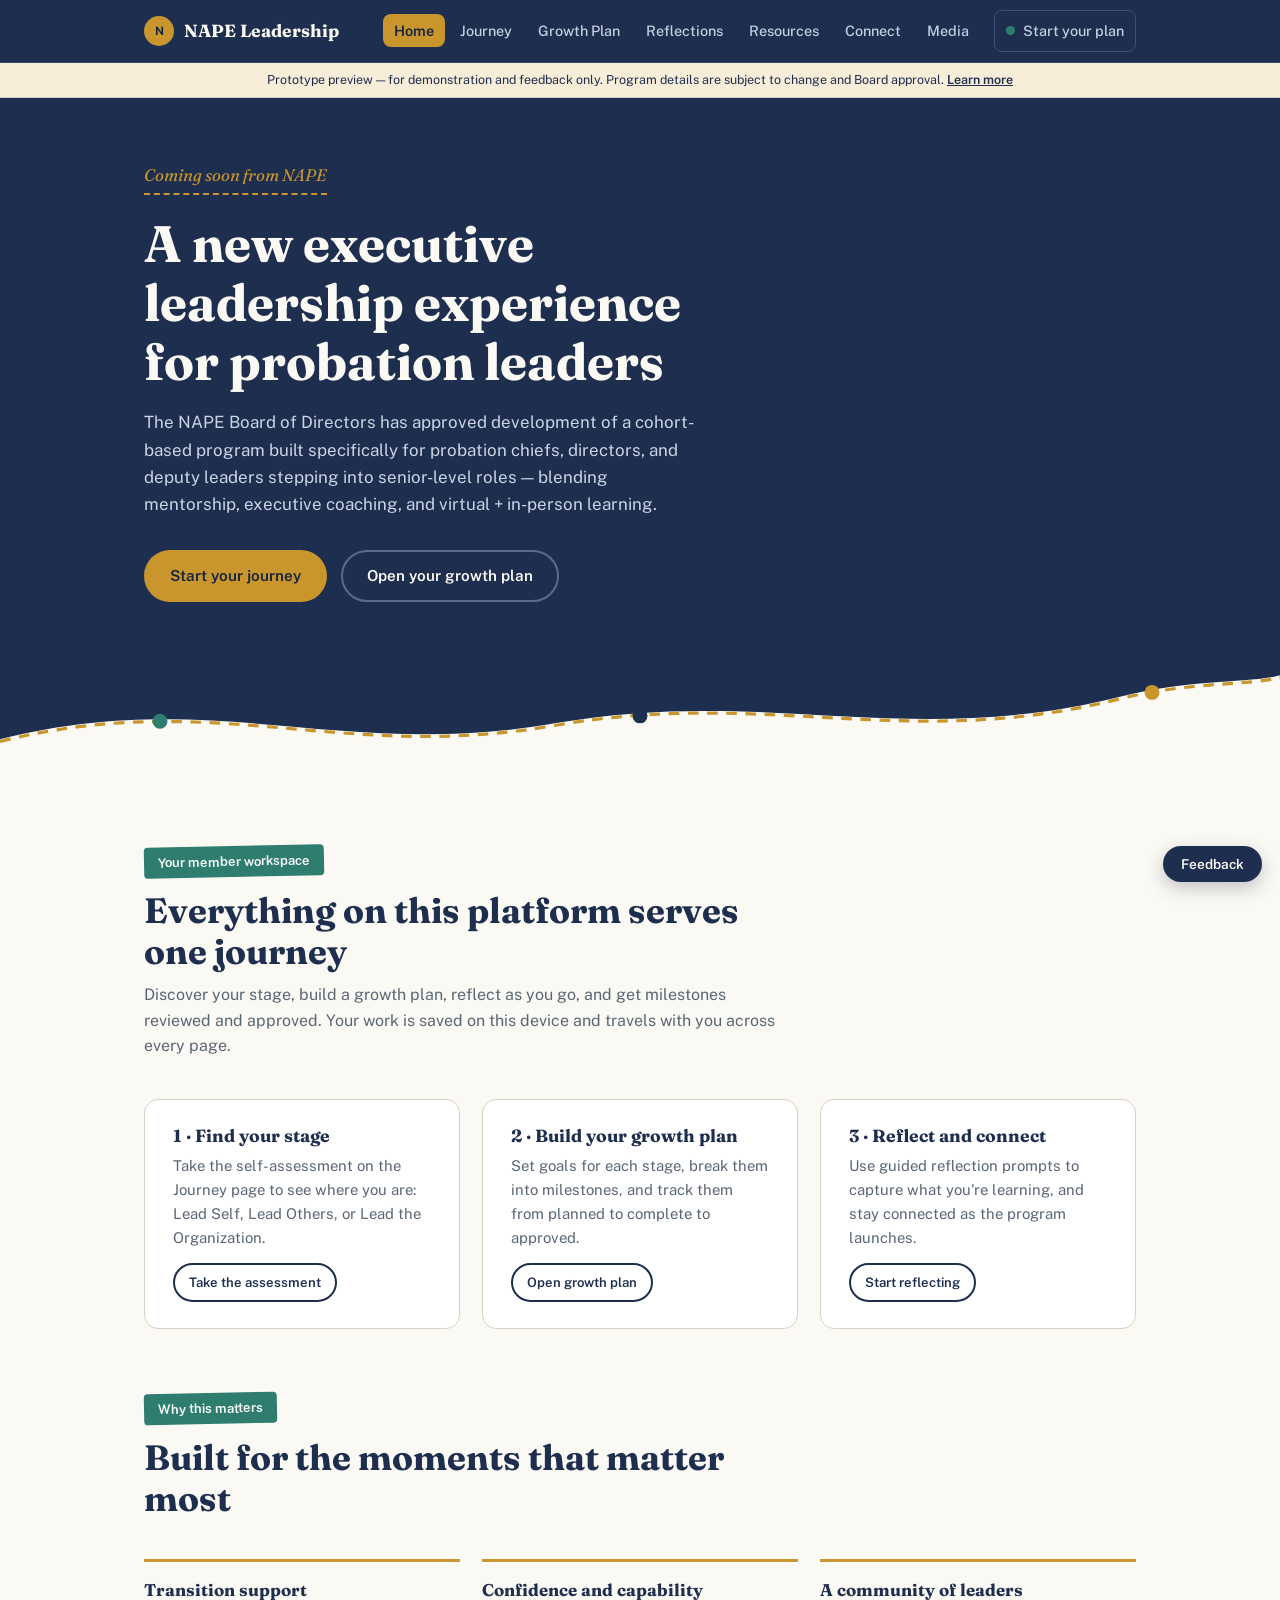
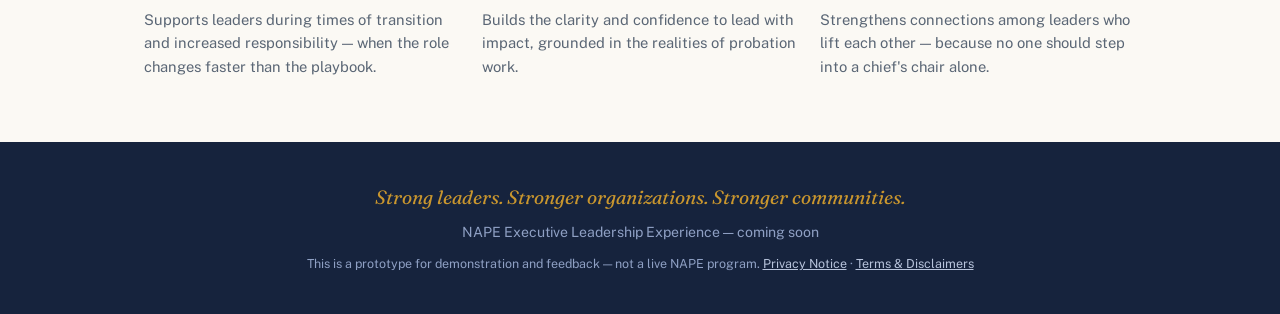
==== commit 1d088268: "Remove Proposal link from the member nav The /proposal page stays available by direct link (noindex)" ====
--- a/index.html
+++ b/index.html
@@ -32,7 +32,6 @@
       <li><a href="/resources">Resources</a></li>
       <li><a href="/connect">Connect</a></li>
       <li><a href="/media">Media</a></li>
-      <li><a href="/proposal">Proposal</a></li>
       <li><a class="nav-progress" href="/growth"><span class="dot"></span><span data-progress>Start your plan</span></a></li>
     </ul>
   </div>
